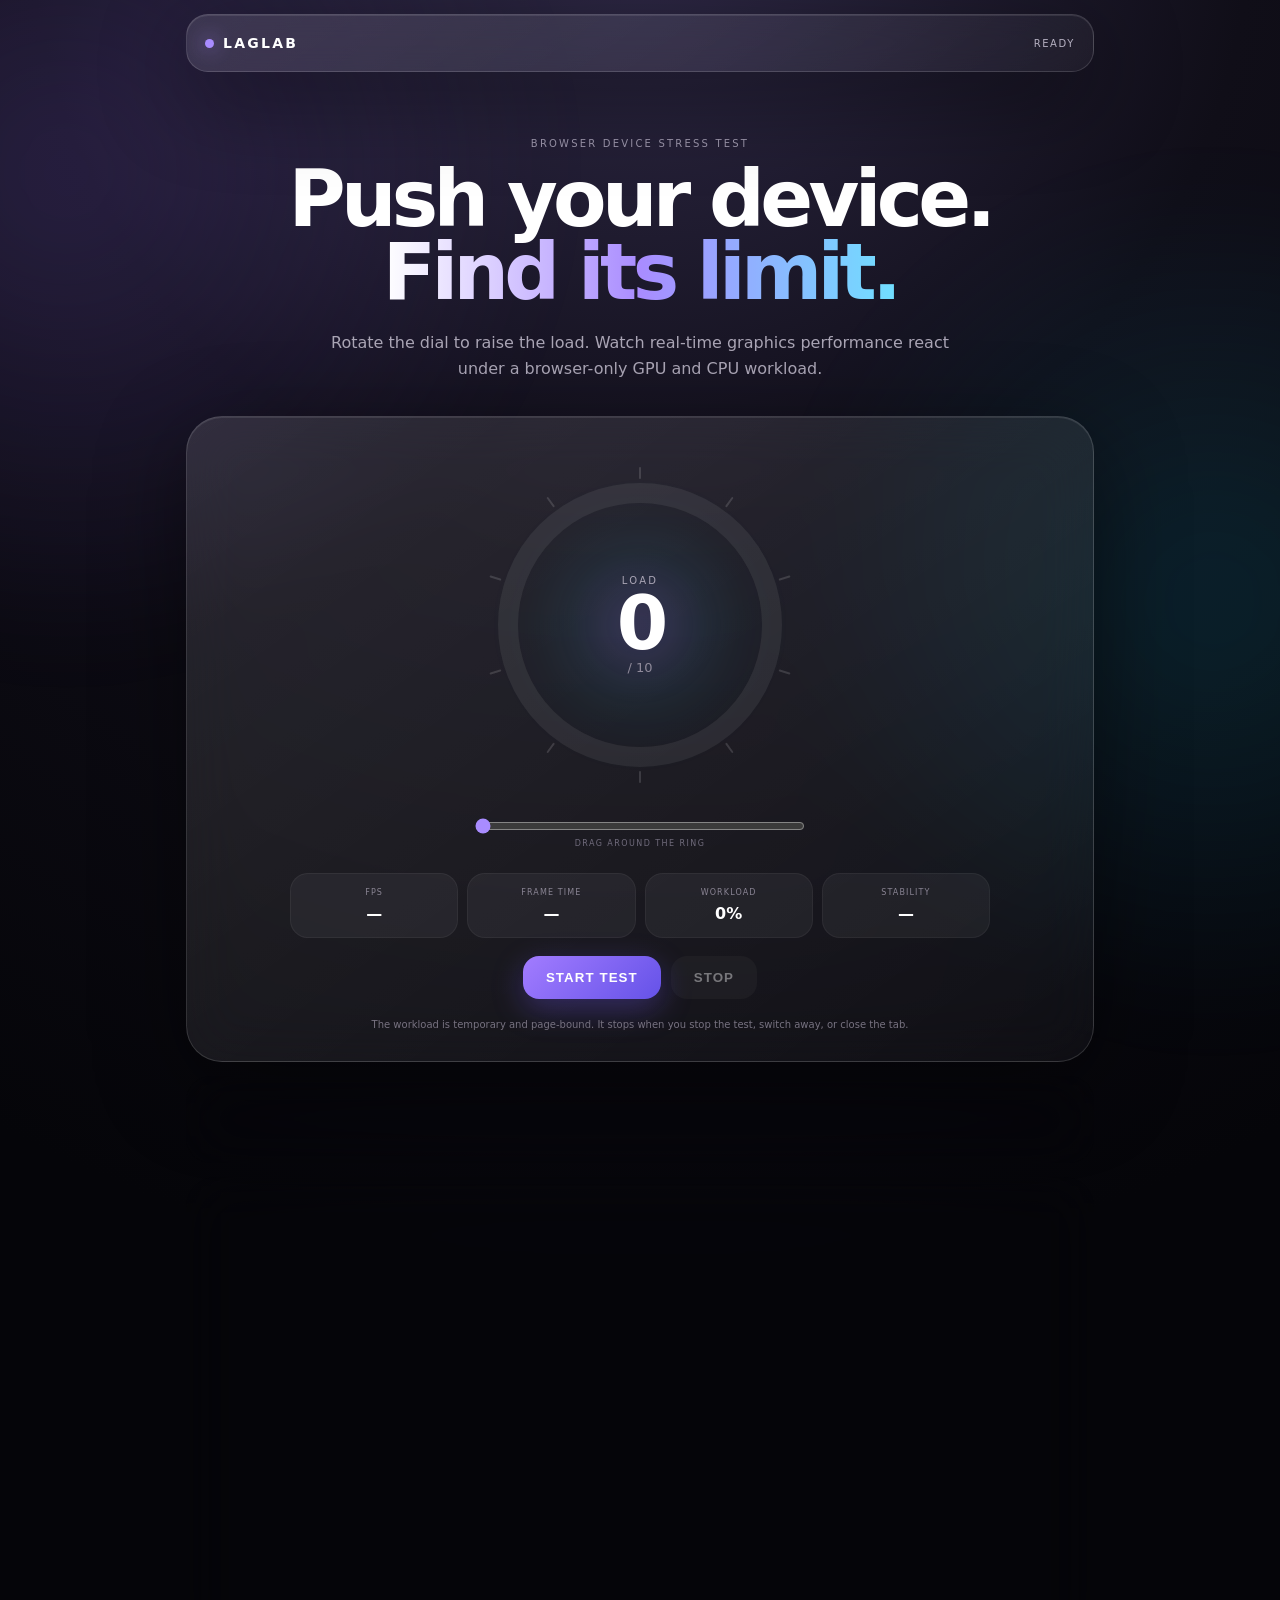
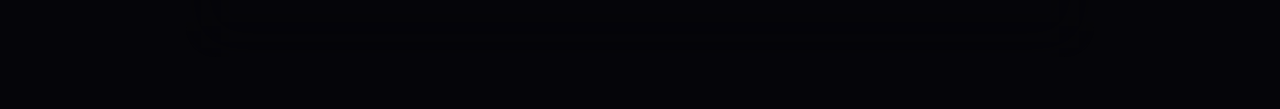
==== index.html @ 3db1aec6 "Integrate WebGL GPU stress canvas into LAGLAB" ====
<!doctype html>
<html lang="en">
<head>
<meta charset="utf-8"><meta name="viewport" content="width=device-width,initial-scale=1,viewport-fit=cover">
<meta name="theme-color" content="#07070b"><meta name="description" content="LAGLAB browser-only device stress and graphics performance test.">
<title>LAGLAB — Device Stress Test</title><link rel="stylesheet" href="style.css">
</head>
<body><main class="app">
<header class="topbar glass"><div class="brand"><span class="brand-dot"></span><span>LAGLAB</span></div><span class="status" id="status">READY</span></header>
<section class="hero"><p class="eyebrow">BROWSER DEVICE STRESS TEST</p><h1>Push your device.<br><span>Find its limit.</span></h1><p class="sub">Rotate the dial to raise the load. Watch real-time graphics performance react under a browser-only GPU and CPU workload.</p></section>
<section class="test-card glass">
<div class="dial-wrap" id="dialWrap"><div class="dial-glow"></div><canvas id="dialCanvas" width="360" height="360"></canvas><div class="dial-center"><span class="level-label">LOAD</span><strong id="level">0</strong><span>/ 10</span></div></div>
<input id="load" type="range" min="0" max="10" value="0" aria-label="Stress level">
<p class="dial-hint">DRAG AROUND THE RING</p>
<div class="metrics"><div><span>FPS</span><b id="fps">—</b></div><div><span>FRAME TIME</span><b id="frameTime">—</b></div><div><span>WORKLOAD</span><b id="workload">0%</b></div><div><span>STABILITY</span><b id="stability">—</b></div></div>
<div class="actions"><button id="start" class="primary">START TEST</button><button id="stop" class="secondary" disabled>STOP</button></div>
<p class="note">The workload is temporary and page-bound. It stops when you stop the test, switch away, or close the tab.</p></section>
<section class="result glass"><div><span>PEAK LEVEL</span><b id="peakLevel">—</b></div><div><span>BEST FPS</span><b id="bestFps">—</b></div><div><span>PERFORMANCE</span><b id="score">—</b></div></section>
<section class="scene glass" id="scene"><canvas id="stressCanvas"></canvas><canvas id="glCanvas"></canvas><div class="scene-overlay"><span id="sceneText">READY FOR TEST</span></div></section>
</main><script src="app.js"></script><script src="webgl.js"></script></body></html>
---- style.css ----
*{box-sizing:border-box}html,body{margin:0;min-height:100%;font-family:Inter,ui-sans-serif,system-ui,-apple-system,BlinkMacSystemFont,"SF Pro Display",sans-serif;background:#050509;color:#fff}body{overflow-x:hidden;background:radial-gradient(circle at 50% -5%,#302a49 0,#100e18 32%,#050509 72%);touch-action:pan-y}body:before{content:"";position:fixed;inset:-20%;pointer-events:none;background:radial-gradient(circle at 18% 28%,rgba(151,113,255,.18),transparent 28%),radial-gradient(circle at 82% 62%,rgba(0,220,255,.11),transparent 26%);filter:blur(44px)}.app{position:relative;max-width:940px;margin:auto;padding:14px 16px 52px}.glass{background:linear-gradient(145deg,rgba(255,255,255,.115),rgba(255,255,255,.035));border:1px solid rgba(255,255,255,.14);box-shadow:0 24px 90px rgba(0,0,0,.44),inset 0 1px rgba(255,255,255,.09);backdrop-filter:blur(28px);-webkit-backdrop-filter:blur(28px)}.topbar{height:58px;border-radius:22px;display:flex;align-items:center;justify-content:space-between;padding:0 18px}.brand{font-weight:850;letter-spacing:.16em;font-size:14px}.brand-dot{display:inline-block;width:9px;height:9px;border-radius:50%;margin-right:9px;background:#a98cff;box-shadow:0 0 20px #a98cff}.status{font-size:10px;letter-spacing:.16em;color:#b5b0c1}.hero{text-align:center;padding:56px 8px 34px}.eyebrow{font-size:10px;letter-spacing:.22em;color:#9e98ad}.hero h1{font-size:clamp(42px,8vw,78px);line-height:.94;margin:14px 0 20px;letter-spacing:-.06em}.hero h1 span{background:linear-gradient(90deg,#fff,#a98cff,#70dfff);-webkit-background-clip:text;background-clip:text;color:transparent}.sub{max-width:630px;margin:auto;color:#aaa5b5;line-height:1.65}.test-card{border-radius:36px;padding:28px;display:flex;flex-direction:column;align-items:center}.dial-wrap{position:relative;width:min(78vw,360px);aspect-ratio:1;touch-action:none;cursor:grab;user-select:none;-webkit-user-select:none}.dial-wrap:active{cursor:grabbing}.dial-glow{position:absolute;inset:15%;border-radius:50%;background:radial-gradient(circle,rgba(154,121,255,.28),rgba(0,220,255,.06) 38%,transparent 70%);filter:blur(24px)}#dialCanvas{position:absolute;inset:0;width:100%;height:100%}.dial-center{position:absolute;inset:0;display:flex;align-items:center;justify-content:center;flex-direction:column;pointer-events:none}.level-label{font-size:10px;letter-spacing:.22em;color:#aaa5b5}.dial-center strong{font-size:74px;line-height:1;font-weight:780;letter-spacing:-.07em}.dial-center span:last-child{font-size:13px;color:#8f8a9a}.dial-hint{margin:3px 0 0;color:#716c7c;font-size:8px;letter-spacing:.18em}#load{width:min(76vw,330px);accent-color:#a98cff;cursor:pointer;margin-top:13px}.metrics{display:grid;grid-template-columns:repeat(4,1fr);width:100%;max-width:700px;gap:9px;margin:25px 0 18px}.metrics div,.result div{padding:14px 8px;border-radius:18px;background:rgba(255,255,255,.052);text-align:center;border:1px solid rgba(255,255,255,.05)}.metrics span,.result span{display:block;color:#898493;font-size:8px;letter-spacing:.14em;margin-bottom:7px}.metrics b,.result b{font-size:16px}.actions{display:flex;gap:10px}.actions button{border:0;border-radius:16px;padding:14px 23px;color:#fff;font-weight:780;letter-spacing:.08em;cursor:pointer}.primary{background:linear-gradient(135deg,#a27cff,#6552e8);box-shadow:0 10px 32px rgba(119,91,255,.32)}.secondary{background:rgba(255,255,255,.08)}button:disabled{opacity:.42;cursor:not-allowed}.note{max-width:660px;text-align:center;color:#777280;font-size:10px;line-height:1.55;margin:18px 0 0}.result{display:grid;grid-template-columns:repeat(3,1fr);gap:9px;border-radius:25px;padding:10px;margin-top:14px}.scene{position:relative;margin-top:14px;height:min(58vw,480px);min-height:260px;border-radius:30px;overflow:hidden}.scene canvas{width:100%;height:100%;display:block}.scene-overlay{position:absolute;inset:0;display:flex;align-items:flex-end;justify-content:center;padding:20px;pointer-events:none}.scene-overlay span{font-size:9px;letter-spacing:.2em;color:rgba(255,255,255,.45)}@media(max-width:600px){.app{padding:10px 11px 34px}.hero{padding:44px 3px 28px}.test-card{padding:19px 12px;border-radius:29px}.metrics{grid-template-columns:repeat(2,1fr);gap:7px}.result{grid-template-columns:1fr 1fr 1fr}.metrics div{padding:12px 5px}.actions button{padding:13px 16px;font-size:10px}.note{font-size:9px}}
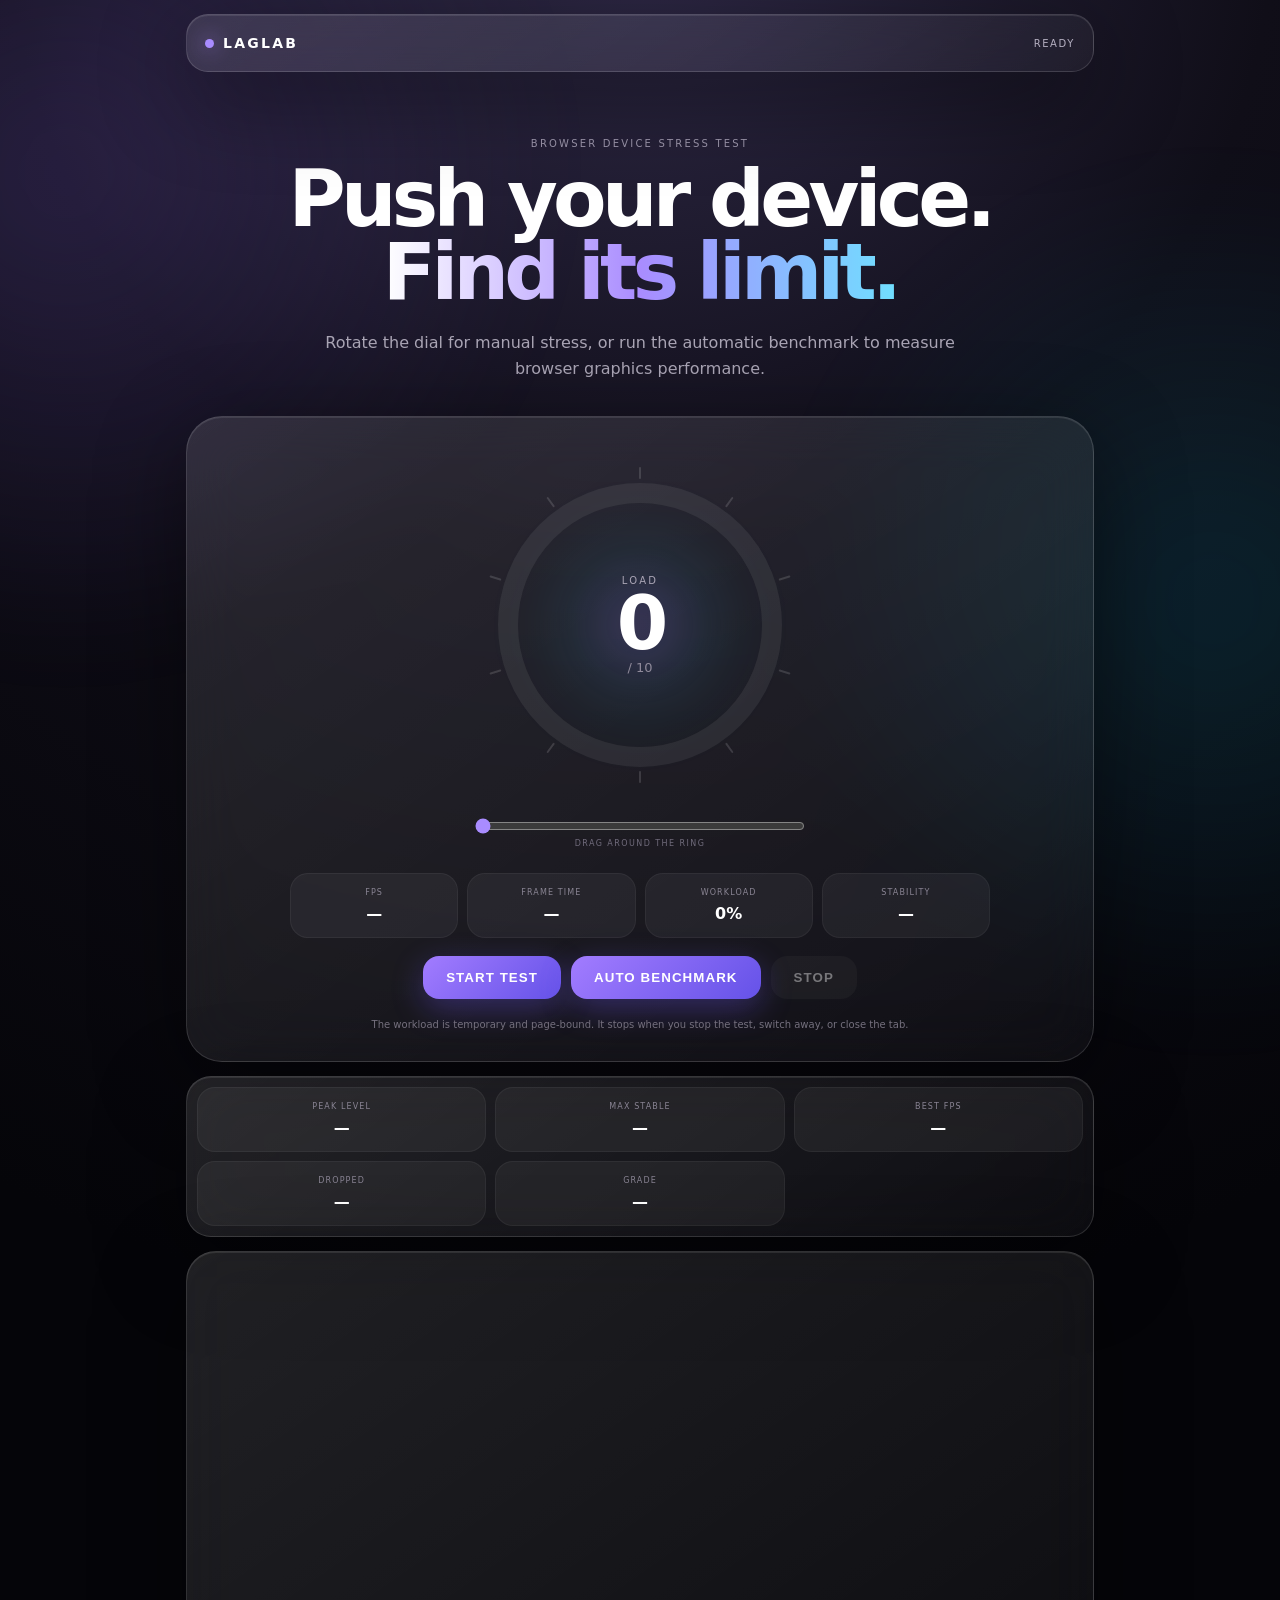
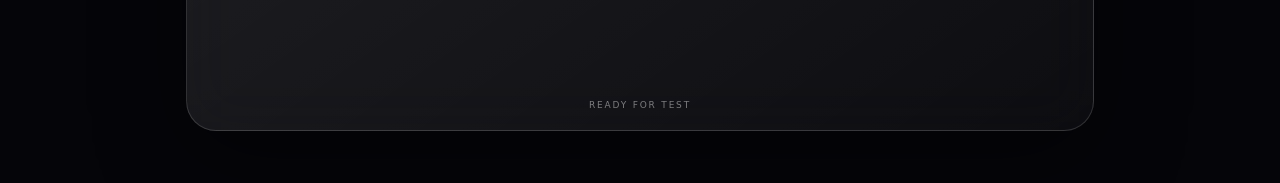
==== commit 7a27dea4: "Add LAGLAB automatic benchmark controls and result metrics" ====
--- a/index.html
+++ b/index.html
@@ -7,14 +7,14 @@
 </head>
 <body><main class="app">
 <header class="topbar glass"><div class="brand"><span class="brand-dot"></span><span>LAGLAB</span></div><span class="status" id="status">READY</span></header>
-<section class="hero"><p class="eyebrow">BROWSER DEVICE STRESS TEST</p><h1>Push your device.<br><span>Find its limit.</span></h1><p class="sub">Rotate the dial to raise the load. Watch real-time graphics performance react under a browser-only GPU and CPU workload.</p></section>
+<section class="hero"><p class="eyebrow">BROWSER DEVICE STRESS TEST</p><h1>Push your device.<br><span>Find its limit.</span></h1><p class="sub">Rotate the dial for manual stress, or run the automatic benchmark to measure browser graphics performance.</p></section>
 <section class="test-card glass">
 <div class="dial-wrap" id="dialWrap"><div class="dial-glow"></div><canvas id="dialCanvas" width="360" height="360"></canvas><div class="dial-center"><span class="level-label">LOAD</span><strong id="level">0</strong><span>/ 10</span></div></div>
 <input id="load" type="range" min="0" max="10" value="0" aria-label="Stress level">
 <p class="dial-hint">DRAG AROUND THE RING</p>
 <div class="metrics"><div><span>FPS</span><b id="fps">—</b></div><div><span>FRAME TIME</span><b id="frameTime">—</b></div><div><span>WORKLOAD</span><b id="workload">0%</b></div><div><span>STABILITY</span><b id="stability">—</b></div></div>
-<div class="actions"><button id="start" class="primary">START TEST</button><button id="stop" class="secondary" disabled>STOP</button></div>
+<div class="actions"><button id="start" class="primary">START TEST</button><button id="benchmark" class="primary">AUTO BENCHMARK</button><button id="stop" class="secondary" disabled>STOP</button></div>
 <p class="note">The workload is temporary and page-bound. It stops when you stop the test, switch away, or close the tab.</p></section>
-<section class="result glass"><div><span>PEAK LEVEL</span><b id="peakLevel">—</b></div><div><span>BEST FPS</span><b id="bestFps">—</b></div><div><span>PERFORMANCE</span><b id="score">—</b></div></section>
+<section class="result glass"><div><span>PEAK LEVEL</span><b id="peakLevel">—</b></div><div><span>MAX STABLE</span><b id="maxStable">—</b></div><div><span>BEST FPS</span><b id="bestFps">—</b></div><div><span>DROPPED</span><b id="dropped">—</b></div><div><span>GRADE</span><b id="score">—</b></div></section>
 <section class="scene glass" id="scene"><canvas id="stressCanvas"></canvas><canvas id="glCanvas"></canvas><div class="scene-overlay"><span id="sceneText">READY FOR TEST</span></div></section>
 </main><script src="app.js"></script><script src="webgl.js"></script></body></html>
--- a/style.css
+++ b/style.css
@@ -1 +1 @@
-*{box-sizing:border-box}html,body{margin:0;min-height:100%;font-family:Inter,ui-sans-serif,system-ui,-apple-system,BlinkMacSystemFont,"SF Pro Display",sans-serif;background:#050509;color:#fff}body{overflow-x:hidden;background:radial-gradient(circle at 50% -5%,#302a49 0,#100e18 32%,#050509 72%);touch-action:pan-y}body:before{content:"";position:fixed;inset:-20%;pointer-events:none;background:radial-gradient(circle at 18% 28%,rgba(151,113,255,.18),transparent 28%),radial-gradient(circle at 82% 62%,rgba(0,220,255,.11),transparent 26%);filter:blur(44px)}.app{position:relative;max-width:940px;margin:auto;padding:14px 16px 52px}.glass{background:linear-gradient(145deg,rgba(255,255,255,.115),rgba(255,255,255,.035));border:1px solid rgba(255,255,255,.14);box-shadow:0 24px 90px rgba(0,0,0,.44),inset 0 1px rgba(255,255,255,.09);backdrop-filter:blur(28px);-webkit-backdrop-filter:blur(28px)}.topbar{height:58px;border-radius:22px;display:flex;align-items:center;justify-content:space-between;padding:0 18px}.brand{font-weight:850;letter-spacing:.16em;font-size:14px}.brand-dot{display:inline-block;width:9px;height:9px;border-radius:50%;margin-right:9px;background:#a98cff;box-shadow:0 0 20px #a98cff}.status{font-size:10px;letter-spacing:.16em;color:#b5b0c1}.hero{text-align:center;padding:56px 8px 34px}.eyebrow{font-size:10px;letter-spacing:.22em;color:#9e98ad}.hero h1{font-size:clamp(42px,8vw,78px);line-height:.94;margin:14px 0 20px;letter-spacing:-.06em}.hero h1 span{background:linear-gradient(90deg,#fff,#a98cff,#70dfff);-webkit-background-clip:text;background-clip:text;color:transparent}.sub{max-width:630px;margin:auto;color:#aaa5b5;line-height:1.65}.test-card{border-radius:36px;padding:28px;display:flex;flex-direction:column;align-items:center}.dial-wrap{position:relative;width:min(78vw,360px);aspect-ratio:1;touch-action:none;cursor:grab;user-select:none;-webkit-user-select:none}.dial-wrap:active{cursor:grabbing}.dial-glow{position:absolute;inset:15%;border-radius:50%;background:radial-gradient(circle,rgba(154,121,255,.28),rgba(0,220,255,.06) 38%,transparent 70%);filter:blur(24px)}#dialCanvas{position:absolute;inset:0;width:100%;height:100%}.dial-center{position:absolute;inset:0;display:flex;align-items:center;justify-content:center;flex-direction:column;pointer-events:none}.level-label{font-size:10px;letter-spacing:.22em;color:#aaa5b5}.dial-center strong{font-size:74px;line-height:1;font-weight:780;letter-spacing:-.07em}.dial-center span:last-child{font-size:13px;color:#8f8a9a}.dial-hint{margin:3px 0 0;color:#716c7c;font-size:8px;letter-spacing:.18em}#load{width:min(76vw,330px);accent-color:#a98cff;cursor:pointer;margin-top:13px}.metrics{display:grid;grid-template-columns:repeat(4,1fr);width:100%;max-width:700px;gap:9px;margin:25px 0 18px}.metrics div,.result div{padding:14px 8px;border-radius:18px;background:rgba(255,255,255,.052);text-align:center;border:1px solid rgba(255,255,255,.05)}.metrics span,.result span{display:block;color:#898493;font-size:8px;letter-spacing:.14em;margin-bottom:7px}.metrics b,.result b{font-size:16px}.actions{display:flex;gap:10px}.actions button{border:0;border-radius:16px;padding:14px 23px;color:#fff;font-weight:780;letter-spacing:.08em;cursor:pointer}.primary{background:linear-gradient(135deg,#a27cff,#6552e8);box-shadow:0 10px 32px rgba(119,91,255,.32)}.secondary{background:rgba(255,255,255,.08)}button:disabled{opacity:.42;cursor:not-allowed}.note{max-width:660px;text-align:center;color:#777280;font-size:10px;line-height:1.55;margin:18px 0 0}.result{display:grid;grid-template-columns:repeat(3,1fr);gap:9px;border-radius:25px;padding:10px;margin-top:14px}.scene{position:relative;margin-top:14px;height:min(58vw,480px);min-height:260px;border-radius:30px;overflow:hidden}.scene canvas{width:100%;height:100%;display:block}.scene-overlay{position:absolute;inset:0;display:flex;align-items:flex-end;justify-content:center;padding:20px;pointer-events:none}.scene-overlay span{font-size:9px;letter-spacing:.2em;color:rgba(255,255,255,.45)}@media(max-width:600px){.app{padding:10px 11px 34px}.hero{padding:44px 3px 28px}.test-card{padding:19px 12px;border-radius:29px}.metrics{grid-template-columns:repeat(2,1fr);gap:7px}.result{grid-template-columns:1fr 1fr 1fr}.metrics div{padding:12px 5px}.actions button{padding:13px 16px;font-size:10px}.note{font-size:9px}}+*{box-sizing:border-box}html,body{margin:0;min-height:100%;font-family:Inter,ui-sans-serif,system-ui,-apple-system,BlinkMacSystemFont,"SF Pro Display",sans-serif;background:#050509;color:#fff}body{overflow-x:hidden;background:radial-gradient(circle at 50% -5%,#302a49 0,#100e18 32%,#050509 72%);touch-action:pan-y}body:before{content:"";position:fixed;inset:-20%;pointer-events:none;background:radial-gradient(circle at 18% 28%,rgba(151,113,255,.18),transparent 28%),radial-gradient(circle at 82% 62%,rgba(0,220,255,.11),transparent 26%);filter:blur(44px)}.app{position:relative;max-width:940px;margin:auto;padding:14px 16px 52px}.glass{background:linear-gradient(145deg,rgba(255,255,255,.115),rgba(255,255,255,.035));border:1px solid rgba(255,255,255,.14);box-shadow:0 24px 90px rgba(0,0,0,.44),inset 0 1px rgba(255,255,255,.09);backdrop-filter:blur(28px);-webkit-backdrop-filter:blur(28px)}.topbar{height:58px;border-radius:22px;display:flex;align-items:center;justify-content:space-between;padding:0 18px}.brand{font-weight:850;letter-spacing:.16em;font-size:14px}.brand-dot{display:inline-block;width:9px;height:9px;border-radius:50%;margin-right:9px;background:#a98cff;box-shadow:0 0 20px #a98cff}.status{font-size:10px;letter-spacing:.16em;color:#b5b0c1}.hero{text-align:center;padding:56px 8px 34px}.eyebrow{font-size:10px;letter-spacing:.22em;color:#9e98ad}.hero h1{font-size:clamp(42px,8vw,78px);line-height:.94;margin:14px 0 20px;letter-spacing:-.06em}.hero h1 span{background:linear-gradient(90deg,#fff,#a98cff,#70dfff);-webkit-background-clip:text;background-clip:text;color:transparent}.sub{max-width:630px;margin:auto;color:#aaa5b5;line-height:1.65}.test-card{border-radius:36px;padding:28px;display:flex;flex-direction:column;align-items:center}.dial-wrap{position:relative;width:min(78vw,360px);aspect-ratio:1;touch-action:none;cursor:grab;user-select:none;-webkit-user-select:none}.dial-wrap:active{cursor:grabbing}.dial-glow{position:absolute;inset:15%;border-radius:50%;background:radial-gradient(circle,rgba(154,121,255,.28),rgba(0,220,255,.06) 38%,transparent 70%);filter:blur(24px)}#dialCanvas{position:absolute;inset:0;width:100%;height:100%}.dial-center{position:absolute;inset:0;display:flex;align-items:center;justify-content:center;flex-direction:column;pointer-events:none}.level-label{font-size:10px;letter-spacing:.22em;color:#aaa5b5}.dial-center strong{font-size:74px;line-height:1;font-weight:780;letter-spacing:-.07em}.dial-center span:last-child{font-size:13px;color:#8f8a9a}.dial-hint{margin:3px 0 0;color:#716c7c;font-size:8px;letter-spacing:.18em}#load{width:min(76vw,330px);accent-color:#a98cff;cursor:pointer;margin-top:13px}.metrics{display:grid;grid-template-columns:repeat(4,1fr);width:100%;max-width:700px;gap:9px;margin:25px 0 18px}.metrics div,.result div{padding:14px 8px;border-radius:18px;background:rgba(255,255,255,.052);text-align:center;border:1px solid rgba(255,255,255,.05)}.metrics span,.result span{display:block;color:#898493;font-size:8px;letter-spacing:.14em;margin-bottom:7px}.metrics b,.result b{font-size:16px}.actions{display:flex;gap:10px}.actions button{border:0;border-radius:16px;padding:14px 23px;color:#fff;font-weight:780;letter-spacing:.08em;cursor:pointer}.primary{background:linear-gradient(135deg,#a27cff,#6552e8);box-shadow:0 10px 32px rgba(119,91,255,.32)}.secondary{background:rgba(255,255,255,.08)}button:disabled{opacity:.42;cursor:not-allowed}.note{max-width:660px;text-align:center;color:#777280;font-size:10px;line-height:1.55;margin:18px 0 0}.result{display:grid;grid-template-columns:repeat(3,1fr);gap:9px;border-radius:25px;padding:10px;margin-top:14px}.scene{position:relative;margin-top:14px;height:min(58vw,480px);min-height:260px;border-radius:30px;overflow:hidden}.scene canvas{width:100%;height:100%;display:block}.scene #glCanvas{position:absolute;inset:0;mix-blend-mode:screen;pointer-events:none}.scene-overlay{position:absolute;inset:0;display:flex;align-items:flex-end;justify-content:center;padding:20px;pointer-events:none}.scene-overlay span{font-size:9px;letter-spacing:.2em;color:rgba(255,255,255,.45)}@media(max-width:600px){.app{padding:10px 11px 34px}.hero{padding:44px 3px 28px}.test-card{padding:19px 12px;border-radius:29px}.metrics{grid-template-columns:repeat(2,1fr);gap:7px}.result{grid-template-columns:1fr 1fr 1fr}.metrics div{padding:12px 5px}.actions button{padding:13px 16px;font-size:10px}.note{font-size:9px}}
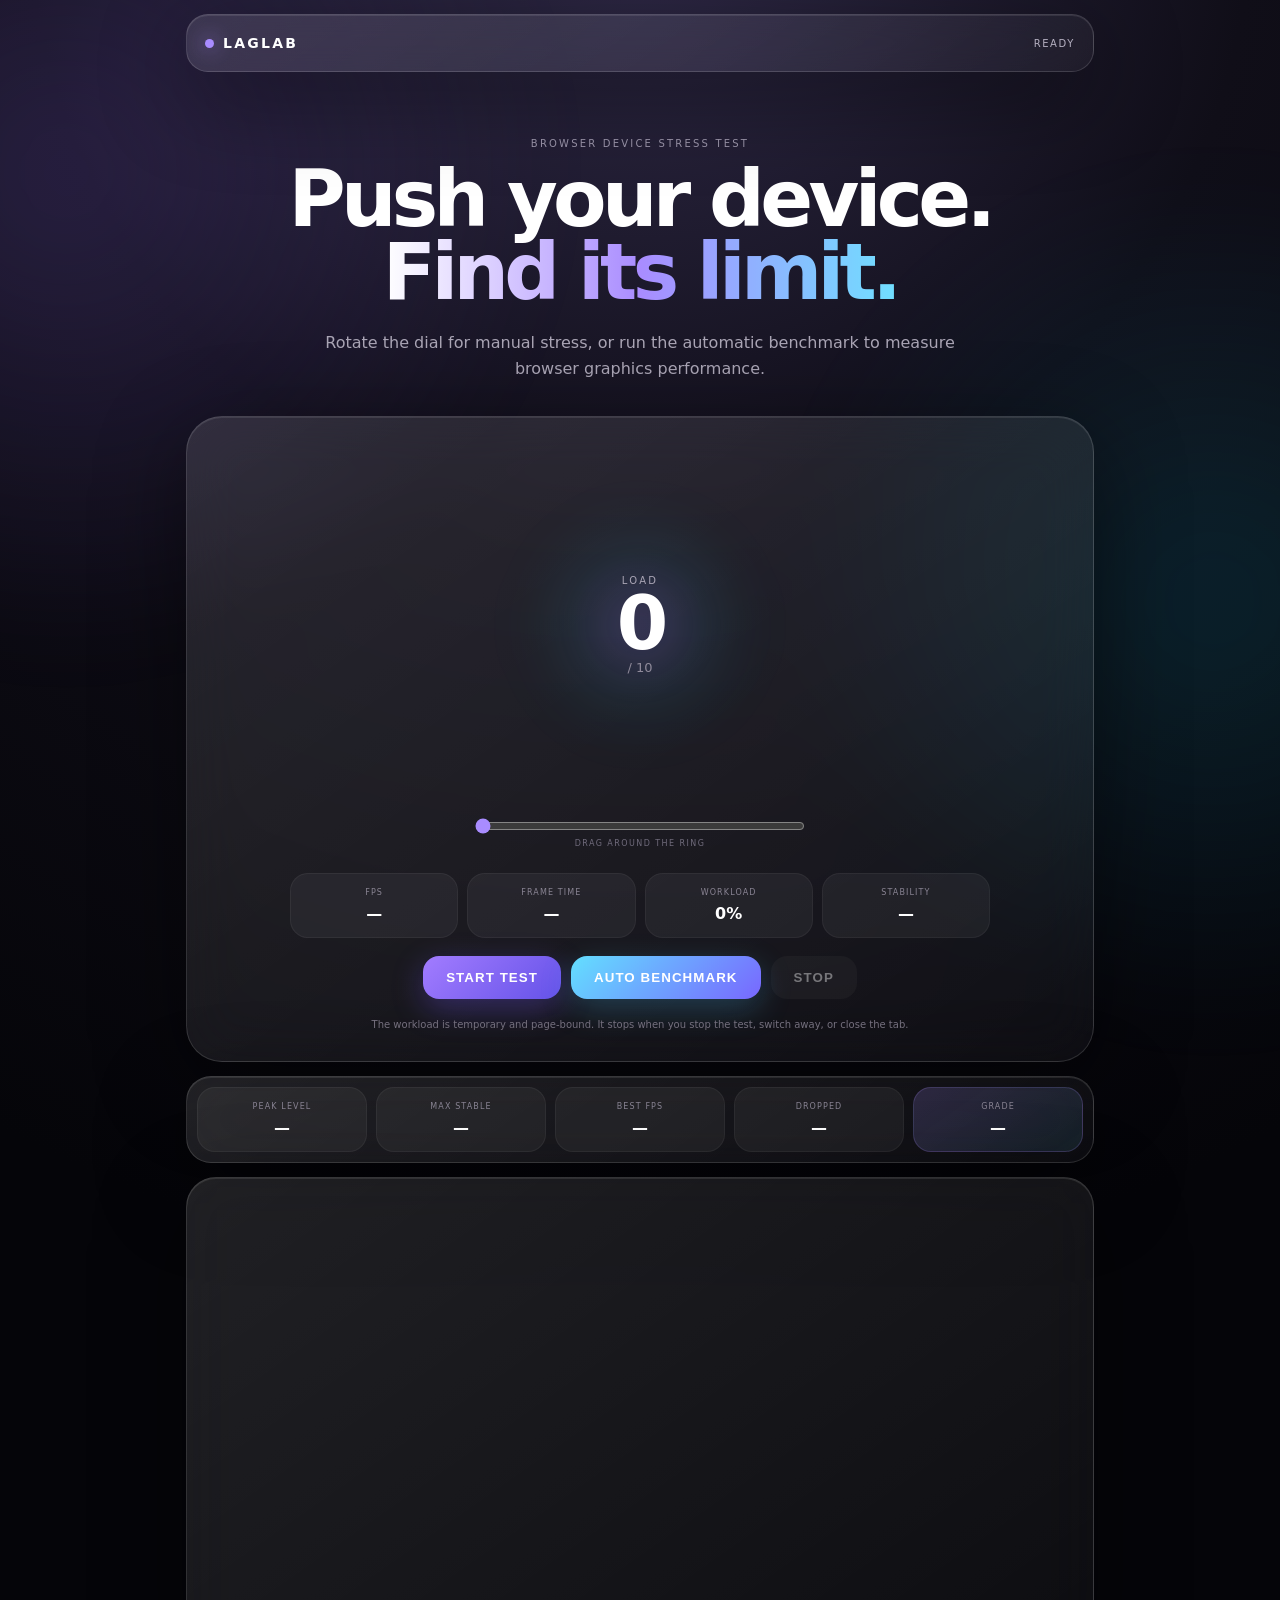
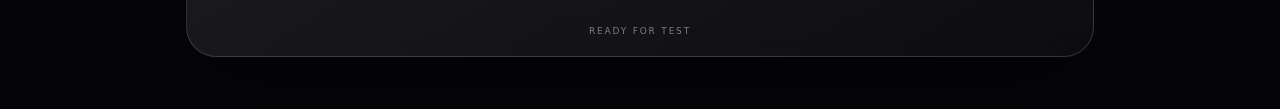
==== commit ab815b6f: "Wire live performance dashboard into LAGLAB" ====
--- a/index.html
+++ b/index.html
@@ -1,20 +1,4 @@
 <!doctype html>
 <html lang="en">
-<head>
-<meta charset="utf-8"><meta name="viewport" content="width=device-width,initial-scale=1,viewport-fit=cover">
-<meta name="theme-color" content="#07070b"><meta name="description" content="LAGLAB browser-only device stress and graphics performance test.">
-<title>LAGLAB — Device Stress Test</title><link rel="stylesheet" href="style.css">
-</head>
-<body><main class="app">
-<header class="topbar glass"><div class="brand"><span class="brand-dot"></span><span>LAGLAB</span></div><span class="status" id="status">READY</span></header>
-<section class="hero"><p class="eyebrow">BROWSER DEVICE STRESS TEST</p><h1>Push your device.<br><span>Find its limit.</span></h1><p class="sub">Rotate the dial for manual stress, or run the automatic benchmark to measure browser graphics performance.</p></section>
-<section class="test-card glass">
-<div class="dial-wrap" id="dialWrap"><div class="dial-glow"></div><canvas id="dialCanvas" width="360" height="360"></canvas><div class="dial-center"><span class="level-label">LOAD</span><strong id="level">0</strong><span>/ 10</span></div></div>
-<input id="load" type="range" min="0" max="10" value="0" aria-label="Stress level">
-<p class="dial-hint">DRAG AROUND THE RING</p>
-<div class="metrics"><div><span>FPS</span><b id="fps">—</b></div><div><span>FRAME TIME</span><b id="frameTime">—</b></div><div><span>WORKLOAD</span><b id="workload">0%</b></div><div><span>STABILITY</span><b id="stability">—</b></div></div>
-<div class="actions"><button id="start" class="primary">START TEST</button><button id="benchmark" class="primary">AUTO BENCHMARK</button><button id="stop" class="secondary" disabled>STOP</button></div>
-<p class="note">The workload is temporary and page-bound. It stops when you stop the test, switch away, or close the tab.</p></section>
-<section class="result glass"><div><span>PEAK LEVEL</span><b id="peakLevel">—</b></div><div><span>MAX STABLE</span><b id="maxStable">—</b></div><div><span>BEST FPS</span><b id="bestFps">—</b></div><div><span>DROPPED</span><b id="dropped">—</b></div><div><span>GRADE</span><b id="score">—</b></div></section>
-<section class="scene glass" id="scene"><canvas id="stressCanvas"></canvas><canvas id="glCanvas"></canvas><div class="scene-overlay"><span id="sceneText">READY FOR TEST</span></div></section>
-</main><script src="app.js"></script><script src="webgl.js"></script></body></html>+<head><meta charset="utf-8"><meta name="viewport" content="width=device-width,initial-scale=1,viewport-fit=cover"><meta name="theme-color" content="#07070b"><meta name="description" content="LAGLAB browser-only device stress and graphics performance test."><title>LAGLAB — Device Stress Test</title><link rel="stylesheet" href="style.css"></head>
+<body><main class="app"><header class="topbar glass"><div class="brand"><span class="brand-dot"></span><span>LAGLAB</span></div><span class="status" id="status">READY</span></header><section class="hero"><p class="eyebrow">BROWSER DEVICE STRESS TEST</p><h1>Push your device.<br><span>Find its limit.</span></h1><p class="sub">Rotate the dial for manual stress, or run the automatic benchmark to measure browser graphics performance.</p></section><section class="test-card glass"><div class="dial-wrap" id="dialWrap"><div class="dial-glow"></div><canvas id="dialCanvas" width="360" height="360"></canvas><div class="dial-center"><span class="level-label">LOAD</span><strong id="level">0</strong><span>/ 10</span></div></div><input id="load" type="range" min="0" max="10" value="0" aria-label="Stress level"><p class="dial-hint">DRAG AROUND THE RING</p><div class="metrics"><div><span>FPS</span><b id="fps">—</b></div><div><span>FRAME TIME</span><b id="frameTime">—</b></div><div><span>WORKLOAD</span><b id="workload">0%</b></div><div><span>STABILITY</span><b id="stability">—</b></div></div><div class="actions"><button id="start" class="primary">START TEST</button><button id="benchmark" class="primary">AUTO BENCHMARK</button><button id="stop" class="secondary" disabled>STOP</button></div><p class="note">The workload is temporary and page-bound. It stops when you stop the test, switch away, or close the tab.</p></section><section class="result glass"><div><span>PEAK LEVEL</span><b id="peakLevel">—</b></div><div><span>MAX STABLE</span><b id="maxStable">—</b></div><div><span>BEST FPS</span><b id="bestFps">—</b></div><div><span>DROPPED</span><b id="dropped">—</b></div><div><span>GRADE</span><b id="score">—</b></div></section><section class="scene glass" id="scene"><canvas id="stressCanvas"></canvas><canvas id="glCanvas"></canvas><div class="scene-overlay"><span id="sceneText">READY FOR TEST</span></div></section></main><script src="dashboard.js"></script><script src="app.js"></script><script src="webgl.js"></script></body></html>
--- a/style.css
+++ b/style.css
@@ -1 +1 @@
-*{box-sizing:border-box}html,body{margin:0;min-height:100%;font-family:Inter,ui-sans-serif,system-ui,-apple-system,BlinkMacSystemFont,"SF Pro Display",sans-serif;background:#050509;color:#fff}body{overflow-x:hidden;background:radial-gradient(circle at 50% -5%,#302a49 0,#100e18 32%,#050509 72%);touch-action:pan-y}body:before{content:"";position:fixed;inset:-20%;pointer-events:none;background:radial-gradient(circle at 18% 28%,rgba(151,113,255,.18),transparent 28%),radial-gradient(circle at 82% 62%,rgba(0,220,255,.11),transparent 26%);filter:blur(44px)}.app{position:relative;max-width:940px;margin:auto;padding:14px 16px 52px}.glass{background:linear-gradient(145deg,rgba(255,255,255,.115),rgba(255,255,255,.035));border:1px solid rgba(255,255,255,.14);box-shadow:0 24px 90px rgba(0,0,0,.44),inset 0 1px rgba(255,255,255,.09);backdrop-filter:blur(28px);-webkit-backdrop-filter:blur(28px)}.topbar{height:58px;border-radius:22px;display:flex;align-items:center;justify-content:space-between;padding:0 18px}.brand{font-weight:850;letter-spacing:.16em;font-size:14px}.brand-dot{display:inline-block;width:9px;height:9px;border-radius:50%;margin-right:9px;background:#a98cff;box-shadow:0 0 20px #a98cff}.status{font-size:10px;letter-spacing:.16em;color:#b5b0c1}.hero{text-align:center;padding:56px 8px 34px}.eyebrow{font-size:10px;letter-spacing:.22em;color:#9e98ad}.hero h1{font-size:clamp(42px,8vw,78px);line-height:.94;margin:14px 0 20px;letter-spacing:-.06em}.hero h1 span{background:linear-gradient(90deg,#fff,#a98cff,#70dfff);-webkit-background-clip:text;background-clip:text;color:transparent}.sub{max-width:630px;margin:auto;color:#aaa5b5;line-height:1.65}.test-card{border-radius:36px;padding:28px;display:flex;flex-direction:column;align-items:center}.dial-wrap{position:relative;width:min(78vw,360px);aspect-ratio:1;touch-action:none;cursor:grab;user-select:none;-webkit-user-select:none}.dial-wrap:active{cursor:grabbing}.dial-glow{position:absolute;inset:15%;border-radius:50%;background:radial-gradient(circle,rgba(154,121,255,.28),rgba(0,220,255,.06) 38%,transparent 70%);filter:blur(24px)}#dialCanvas{position:absolute;inset:0;width:100%;height:100%}.dial-center{position:absolute;inset:0;display:flex;align-items:center;justify-content:center;flex-direction:column;pointer-events:none}.level-label{font-size:10px;letter-spacing:.22em;color:#aaa5b5}.dial-center strong{font-size:74px;line-height:1;font-weight:780;letter-spacing:-.07em}.dial-center span:last-child{font-size:13px;color:#8f8a9a}.dial-hint{margin:3px 0 0;color:#716c7c;font-size:8px;letter-spacing:.18em}#load{width:min(76vw,330px);accent-color:#a98cff;cursor:pointer;margin-top:13px}.metrics{display:grid;grid-template-columns:repeat(4,1fr);width:100%;max-width:700px;gap:9px;margin:25px 0 18px}.metrics div,.result div{padding:14px 8px;border-radius:18px;background:rgba(255,255,255,.052);text-align:center;border:1px solid rgba(255,255,255,.05)}.metrics span,.result span{display:block;color:#898493;font-size:8px;letter-spacing:.14em;margin-bottom:7px}.metrics b,.result b{font-size:16px}.actions{display:flex;gap:10px}.actions button{border:0;border-radius:16px;padding:14px 23px;color:#fff;font-weight:780;letter-spacing:.08em;cursor:pointer}.primary{background:linear-gradient(135deg,#a27cff,#6552e8);box-shadow:0 10px 32px rgba(119,91,255,.32)}.secondary{background:rgba(255,255,255,.08)}button:disabled{opacity:.42;cursor:not-allowed}.note{max-width:660px;text-align:center;color:#777280;font-size:10px;line-height:1.55;margin:18px 0 0}.result{display:grid;grid-template-columns:repeat(3,1fr);gap:9px;border-radius:25px;padding:10px;margin-top:14px}.scene{position:relative;margin-top:14px;height:min(58vw,480px);min-height:260px;border-radius:30px;overflow:hidden}.scene canvas{width:100%;height:100%;display:block}.scene #glCanvas{position:absolute;inset:0;mix-blend-mode:screen;pointer-events:none}.scene-overlay{position:absolute;inset:0;display:flex;align-items:flex-end;justify-content:center;padding:20px;pointer-events:none}.scene-overlay span{font-size:9px;letter-spacing:.2em;color:rgba(255,255,255,.45)}@media(max-width:600px){.app{padding:10px 11px 34px}.hero{padding:44px 3px 28px}.test-card{padding:19px 12px;border-radius:29px}.metrics{grid-template-columns:repeat(2,1fr);gap:7px}.result{grid-template-columns:1fr 1fr 1fr}.metrics div{padding:12px 5px}.actions button{padding:13px 16px;font-size:10px}.note{font-size:9px}}+*{box-sizing:border-box}html,body{margin:0;min-height:100%;font-family:Inter,ui-sans-serif,system-ui,-apple-system,BlinkMacSystemFont,"SF Pro Display",sans-serif;background:#050509;color:#fff}body{overflow-x:hidden;background:radial-gradient(circle at 50% -5%,#302a49 0,#100e18 32%,#050509 72%);touch-action:pan-y}body:before{content:"";position:fixed;inset:-20%;pointer-events:none;background:radial-gradient(circle at 18% 28%,rgba(151,113,255,.18),transparent 28%),radial-gradient(circle at 82% 62%,rgba(0,220,255,.11),transparent 26%);filter:blur(44px)}.app{position:relative;max-width:940px;margin:auto;padding:14px 16px 52px}.glass{background:linear-gradient(145deg,rgba(255,255,255,.115),rgba(255,255,255,.035));border:1px solid rgba(255,255,255,.14);box-shadow:0 24px 90px rgba(0,0,0,.44),inset 0 1px rgba(255,255,255,.09);backdrop-filter:blur(28px);-webkit-backdrop-filter:blur(28px)}.topbar{height:58px;border-radius:22px;display:flex;align-items:center;justify-content:space-between;padding:0 18px}.brand{font-weight:850;letter-spacing:.16em;font-size:14px}.brand-dot{display:inline-block;width:9px;height:9px;border-radius:50%;margin-right:9px;background:#a98cff;box-shadow:0 0 20px #a98cff}.status{font-size:10px;letter-spacing:.16em;color:#b5b0c1}.hero{text-align:center;padding:56px 8px 34px}.eyebrow{font-size:10px;letter-spacing:.22em;color:#9e98ad}.hero h1{font-size:clamp(42px,8vw,78px);line-height:.94;margin:14px 0 20px;letter-spacing:-.06em}.hero h1 span{background:linear-gradient(90deg,#fff,#a98cff,#70dfff);-webkit-background-clip:text;background-clip:text;color:transparent}.sub{max-width:630px;margin:auto;color:#aaa5b5;line-height:1.65}.test-card{border-radius:36px;padding:28px;display:flex;flex-direction:column;align-items:center}.dial-wrap{position:relative;width:min(78vw,360px);aspect-ratio:1;touch-action:none;cursor:grab;user-select:none;-webkit-user-select:none}.dial-wrap:active{cursor:grabbing}.dial-glow{position:absolute;inset:15%;border-radius:50%;background:radial-gradient(circle,rgba(154,121,255,.28),rgba(0,220,255,.06) 38%,transparent 70%);filter:blur(24px)}#dialCanvas{position:absolute;inset:0;width:100%;height:100%}.dial-center{position:absolute;inset:0;display:flex;align-items:center;justify-content:center;flex-direction:column;pointer-events:none}.level-label{font-size:10px;letter-spacing:.22em;color:#aaa5b5}.dial-center strong{font-size:74px;line-height:1;font-weight:780;letter-spacing:-.07em}.dial-center span:last-child{font-size:13px;color:#8f8a9a}.dial-hint{margin:3px 0 0;color:#716c7c;font-size:8px;letter-spacing:.18em}#load{width:min(76vw,330px);accent-color:#a98cff;cursor:pointer;margin-top:13px}.metrics{display:grid;grid-template-columns:repeat(4,1fr);width:100%;max-width:700px;gap:9px;margin:25px 0 18px}.metrics div,.result div{padding:14px 8px;border-radius:18px;background:rgba(255,255,255,.052);text-align:center;border:1px solid rgba(255,255,255,.05)}.metrics span,.result span{display:block;color:#898493;font-size:8px;letter-spacing:.14em;margin-bottom:7px}.metrics b,.result b{font-size:16px}.actions{display:flex;gap:10px;flex-wrap:wrap;justify-content:center}.actions button{border:0;border-radius:16px;padding:14px 23px;color:#fff;font-weight:780;letter-spacing:.08em;cursor:pointer}.primary{background:linear-gradient(135deg,#a27cff,#6552e8);box-shadow:0 10px 32px rgba(119,91,255,.32)}.actions #benchmark{background:linear-gradient(135deg,#63dfff,#7867ff);box-shadow:0 10px 32px rgba(74,196,255,.24)}.secondary{background:rgba(255,255,255,.08)}button:disabled{opacity:.42;cursor:not-allowed}.note{max-width:660px;text-align:center;color:#777280;font-size:10px;line-height:1.55;margin:18px 0 0}.result{display:grid;grid-template-columns:repeat(5,1fr);gap:9px;border-radius:25px;padding:10px;margin-top:14px}.result div{transition:transform .25s ease,background .25s ease}.result div:last-child{background:linear-gradient(145deg,rgba(169,140,255,.18),rgba(92,218,255,.09));border-color:rgba(169,140,255,.2)}.result b{font-variant-numeric:tabular-nums}.scene{position:relative;margin-top:14px;height:min(58vw,480px);min-height:260px;border-radius:30px;overflow:hidden}.scene canvas{width:100%;height:100%;display:block}.scene #glCanvas{position:absolute;inset:0;mix-blend-mode:screen;pointer-events:none}.scene-overlay{position:absolute;inset:0;display:flex;align-items:flex-end;justify-content:center;padding:20px;pointer-events:none}.scene-overlay span{font-size:9px;letter-spacing:.2em;color:rgba(255,255,255,.45)}@media(max-width:700px){.result{grid-template-columns:repeat(3,1fr)}}@media(max-width:600px){.app{padding:10px 11px 34px}.hero{padding:44px 3px 28px}.test-card{padding:19px 12px;border-radius:29px}.metrics{grid-template-columns:repeat(2,1fr);gap:7px}.result{grid-template-columns:1fr 1fr 1fr}.result div{padding:12px 5px}.metrics div{padding:12px 5px}.actions button{padding:13px 16px;font-size:10px}.note{font-size:9px}}
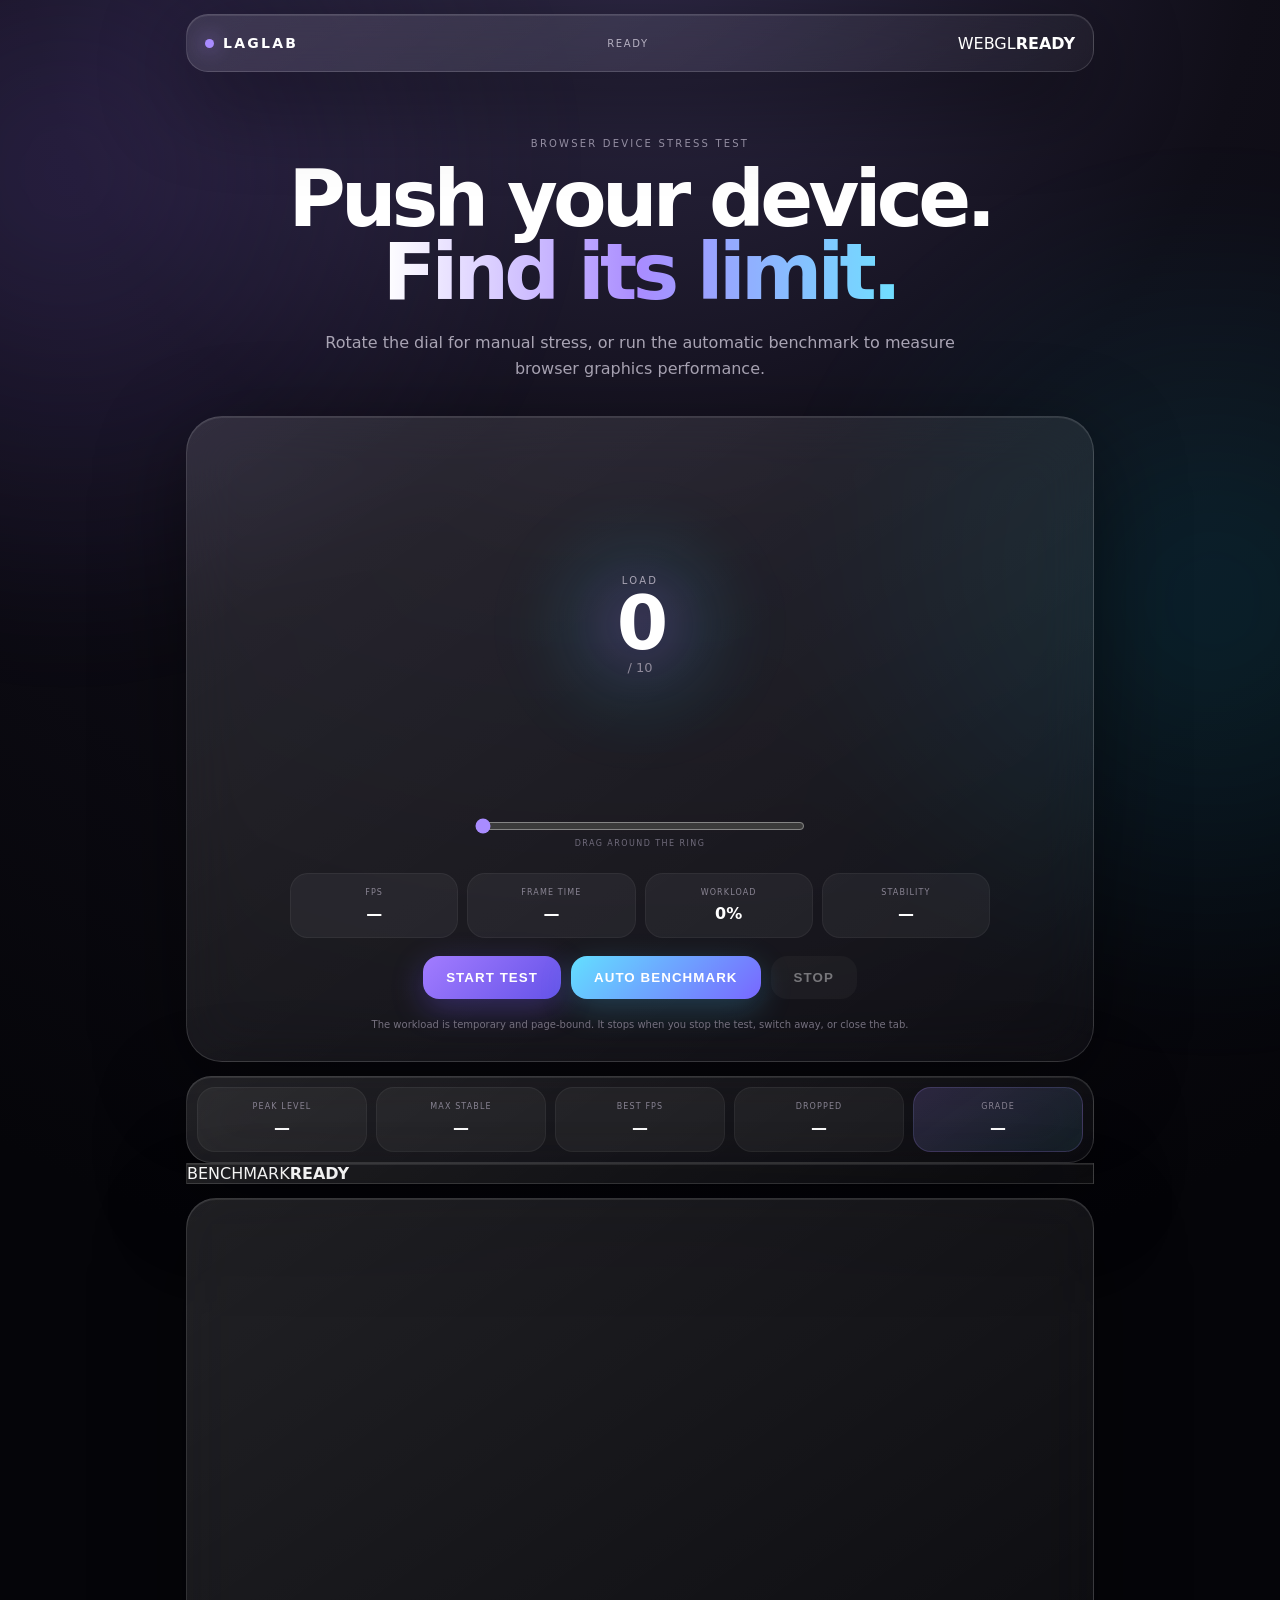
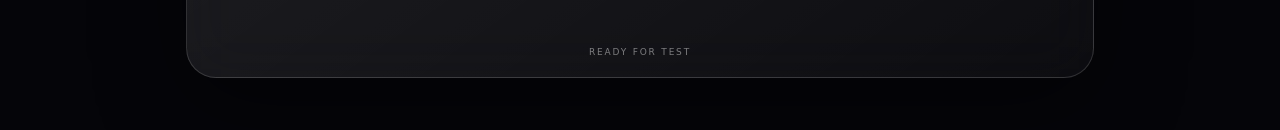
==== commit 397750e5: "Load LAGLAB premium benchmark UI" ====
--- a/index.html
+++ b/index.html
@@ -1,4 +1 @@
-<!doctype html>
-<html lang="en">
-<head><meta charset="utf-8"><meta name="viewport" content="width=device-width,initial-scale=1,viewport-fit=cover"><meta name="theme-color" content="#07070b"><meta name="description" content="LAGLAB browser-only device stress and graphics performance test."><title>LAGLAB — Device Stress Test</title><link rel="stylesheet" href="style.css"></head>
-<body><main class="app"><header class="topbar glass"><div class="brand"><span class="brand-dot"></span><span>LAGLAB</span></div><span class="status" id="status">READY</span></header><section class="hero"><p class="eyebrow">BROWSER DEVICE STRESS TEST</p><h1>Push your device.<br><span>Find its limit.</span></h1><p class="sub">Rotate the dial for manual stress, or run the automatic benchmark to measure browser graphics performance.</p></section><section class="test-card glass"><div class="dial-wrap" id="dialWrap"><div class="dial-glow"></div><canvas id="dialCanvas" width="360" height="360"></canvas><div class="dial-center"><span class="level-label">LOAD</span><strong id="level">0</strong><span>/ 10</span></div></div><input id="load" type="range" min="0" max="10" value="0" aria-label="Stress level"><p class="dial-hint">DRAG AROUND THE RING</p><div class="metrics"><div><span>FPS</span><b id="fps">—</b></div><div><span>FRAME TIME</span><b id="frameTime">—</b></div><div><span>WORKLOAD</span><b id="workload">0%</b></div><div><span>STABILITY</span><b id="stability">—</b></div></div><div class="actions"><button id="start" class="primary">START TEST</button><button id="benchmark" class="primary">AUTO BENCHMARK</button><button id="stop" class="secondary" disabled>STOP</button></div><p class="note">The workload is temporary and page-bound. It stops when you stop the test, switch away, or close the tab.</p></section><section class="result glass"><div><span>PEAK LEVEL</span><b id="peakLevel">—</b></div><div><span>MAX STABLE</span><b id="maxStable">—</b></div><div><span>BEST FPS</span><b id="bestFps">—</b></div><div><span>DROPPED</span><b id="dropped">—</b></div><div><span>GRADE</span><b id="score">—</b></div></section><section class="scene glass" id="scene"><canvas id="stressCanvas"></canvas><canvas id="glCanvas"></canvas><div class="scene-overlay"><span id="sceneText">READY FOR TEST</span></div></section></main><script src="dashboard.js"></script><script src="app.js"></script><script src="webgl.js"></script></body></html>+<!doctype html><html lang="en"><head><meta charset="utf-8"><meta name="viewport" content="width=device-width,initial-scale=1,viewport-fit=cover"><meta name="theme-color" content="#07070b"><meta name="description" content="LAGLAB browser-only device stress and graphics performance test."><title>LAGLAB — Device Stress Test</title><link rel="stylesheet" href="style.css"></head><body><main class="app"><header class="topbar glass"><div class="brand"><span class="brand-dot"></span><span>LAGLAB</span></div><span class="status" id="status">READY</span></header><section class="hero"><p class="eyebrow">BROWSER DEVICE STRESS TEST</p><h1>Push your device.<br><span>Find its limit.</span></h1><p class="sub">Rotate the dial for manual stress, or run the automatic benchmark to measure browser graphics performance.</p></section><section class="test-card glass"><div class="dial-wrap" id="dialWrap"><div class="dial-glow"></div><canvas id="dialCanvas" width="360" height="360"></canvas><div class="dial-center"><span class="level-label">LOAD</span><strong id="level">0</strong><span>/ 10</span></div></div><input id="load" type="range" min="0" max="10" value="0" aria-label="Stress level"><p class="dial-hint">DRAG AROUND THE RING</p><div class="metrics"><div><span>FPS</span><b id="fps">—</b></div><div><span>FRAME TIME</span><b id="frameTime">—</b></div><div><span>WORKLOAD</span><b id="workload">0%</b></div><div><span>STABILITY</span><b id="stability">—</b></div></div><div class="actions"><button id="start" class="primary">START TEST</button><button id="benchmark" class="primary">AUTO BENCHMARK</button><button id="stop" class="secondary" disabled>STOP</button></div><p class="note">The workload is temporary and page-bound. It stops when you stop the test, switch away, or close the tab.</p></section><section class="result glass"><div><span>PEAK LEVEL</span><b id="peakLevel">—</b></div><div><span>MAX STABLE</span><b id="maxStable">—</b></div><div><span>BEST FPS</span><b id="bestFps">—</b></div><div><span>DROPPED</span><b id="dropped">—</b></div><div><span>GRADE</span><b id="score">—</b></div></section><section class="scene glass" id="scene"><canvas id="stressCanvas"></canvas><canvas id="glCanvas"></canvas><div class="scene-overlay"><span id="sceneText">READY FOR TEST</span></div></section></main><script src="ui.js"></script><script src="dashboard.js"></script><script src="app.js"></script><script src="webgl.js"></script></body></html>
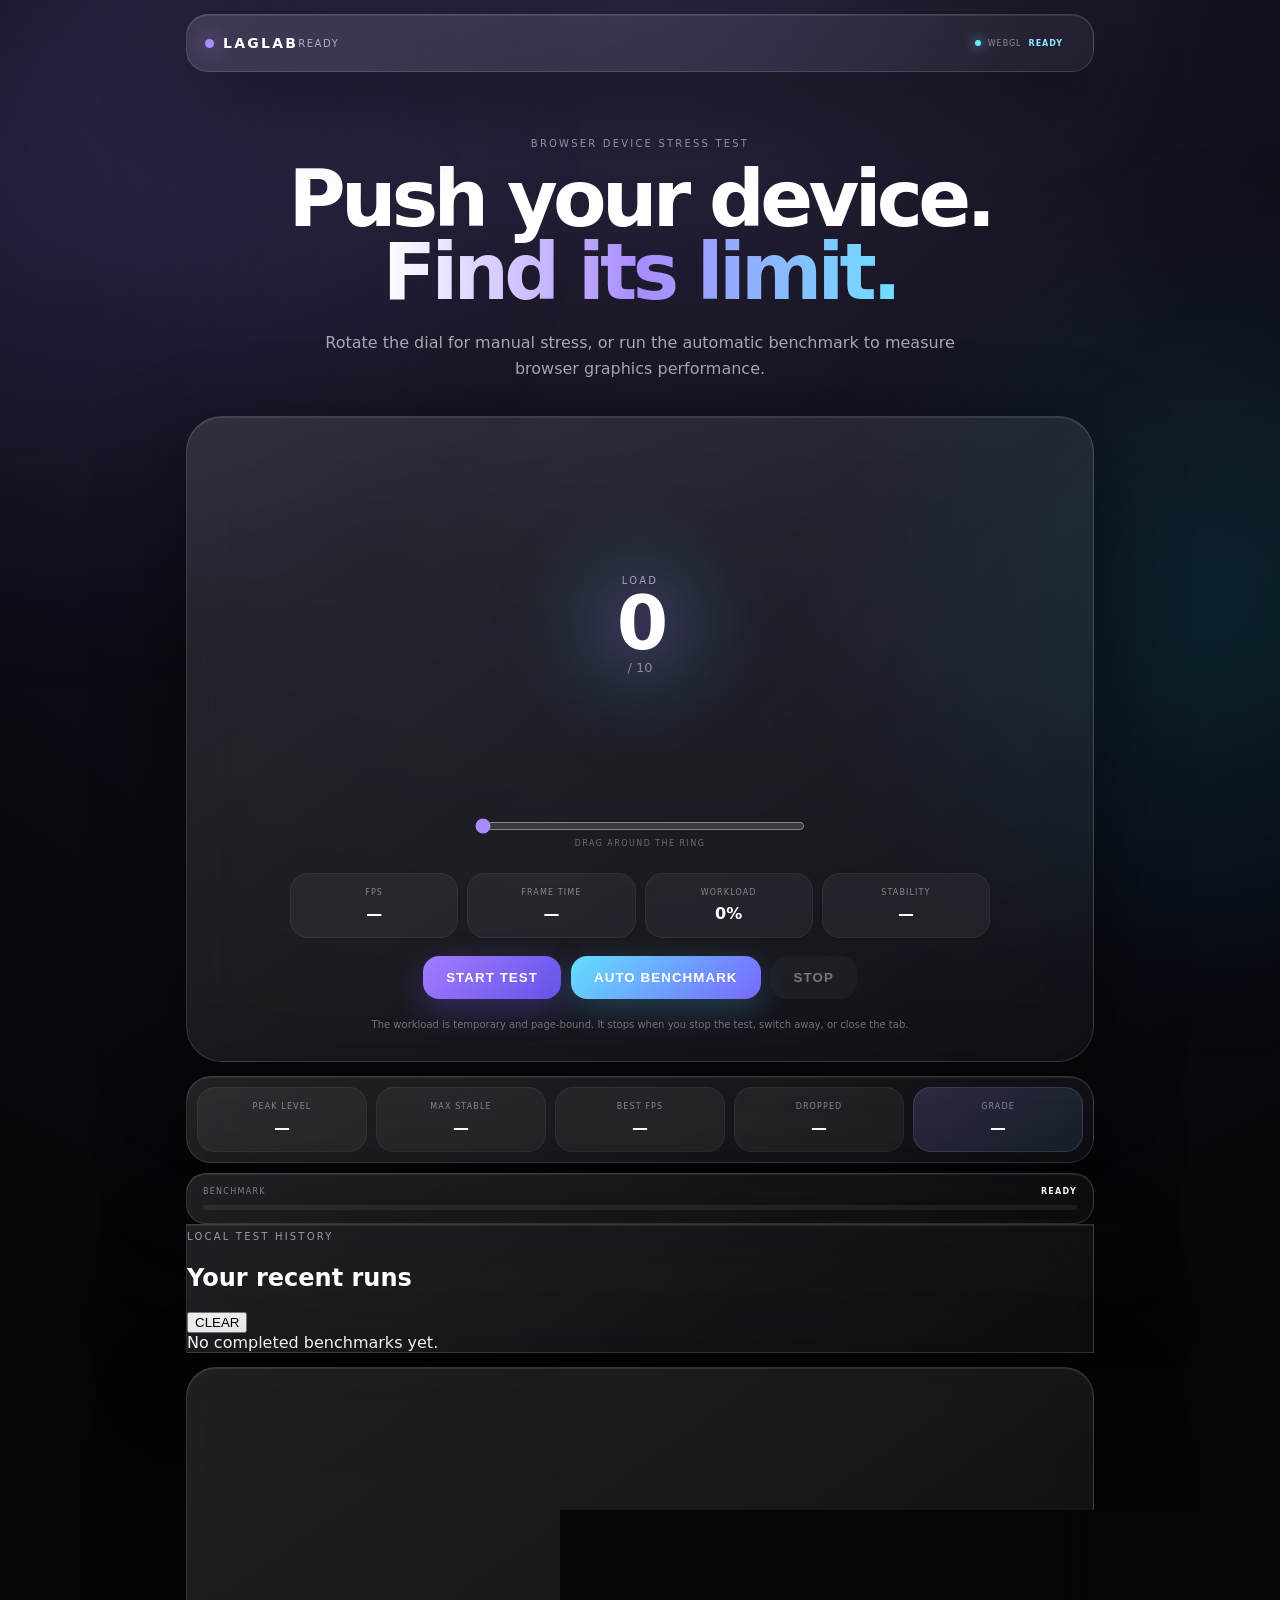
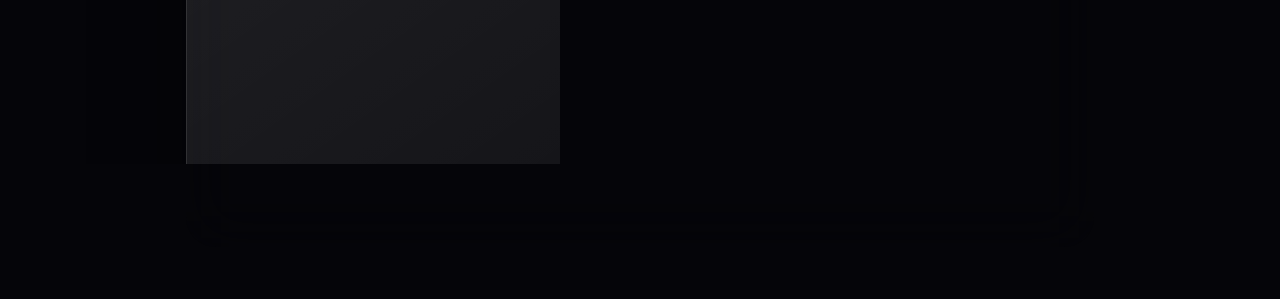
==== commit 2ac5341a: "Enable LAGLAB local benchmark history" ====
--- a/index.html
+++ b/index.html
@@ -1 +1 @@
-<!doctype html><html lang="en"><head><meta charset="utf-8"><meta name="viewport" content="width=device-width,initial-scale=1,viewport-fit=cover"><meta name="theme-color" content="#07070b"><meta name="description" content="LAGLAB browser-only device stress and graphics performance test."><title>LAGLAB — Device Stress Test</title><link rel="stylesheet" href="style.css"></head><body><main class="app"><header class="topbar glass"><div class="brand"><span class="brand-dot"></span><span>LAGLAB</span></div><span class="status" id="status">READY</span></header><section class="hero"><p class="eyebrow">BROWSER DEVICE STRESS TEST</p><h1>Push your device.<br><span>Find its limit.</span></h1><p class="sub">Rotate the dial for manual stress, or run the automatic benchmark to measure browser graphics performance.</p></section><section class="test-card glass"><div class="dial-wrap" id="dialWrap"><div class="dial-glow"></div><canvas id="dialCanvas" width="360" height="360"></canvas><div class="dial-center"><span class="level-label">LOAD</span><strong id="level">0</strong><span>/ 10</span></div></div><input id="load" type="range" min="0" max="10" value="0" aria-label="Stress level"><p class="dial-hint">DRAG AROUND THE RING</p><div class="metrics"><div><span>FPS</span><b id="fps">—</b></div><div><span>FRAME TIME</span><b id="frameTime">—</b></div><div><span>WORKLOAD</span><b id="workload">0%</b></div><div><span>STABILITY</span><b id="stability">—</b></div></div><div class="actions"><button id="start" class="primary">START TEST</button><button id="benchmark" class="primary">AUTO BENCHMARK</button><button id="stop" class="secondary" disabled>STOP</button></div><p class="note">The workload is temporary and page-bound. It stops when you stop the test, switch away, or close the tab.</p></section><section class="result glass"><div><span>PEAK LEVEL</span><b id="peakLevel">—</b></div><div><span>MAX STABLE</span><b id="maxStable">—</b></div><div><span>BEST FPS</span><b id="bestFps">—</b></div><div><span>DROPPED</span><b id="dropped">—</b></div><div><span>GRADE</span><b id="score">—</b></div></section><section class="scene glass" id="scene"><canvas id="stressCanvas"></canvas><canvas id="glCanvas"></canvas><div class="scene-overlay"><span id="sceneText">READY FOR TEST</span></div></section></main><script src="ui.js"></script><script src="dashboard.js"></script><script src="app.js"></script><script src="webgl.js"></script></body></html>+<!doctype html><html lang="en"><head><meta charset="utf-8"><meta name="viewport" content="width=device-width,initial-scale=1,viewport-fit=cover"><meta name="theme-color" content="#07070b"><meta name="description" content="LAGLAB browser-only device stress and graphics performance test."><title>LAGLAB — Device Stress Test</title><link rel="stylesheet" href="style.css"></head><body><main class="app"><header class="topbar glass"><div class="brand"><span class="brand-dot"></span><span>LAGLAB</span></div><span class="status" id="status">READY</span></header><section class="hero"><p class="eyebrow">BROWSER DEVICE STRESS TEST</p><h1>Push your device.<br><span>Find its limit.</span></h1><p class="sub">Rotate the dial for manual stress, or run the automatic benchmark to measure browser graphics performance.</p></section><section class="test-card glass"><div class="dial-wrap" id="dialWrap"><div class="dial-glow"></div><canvas id="dialCanvas" width="360" height="360"></canvas><div class="dial-center"><span class="level-label">LOAD</span><strong id="level">0</strong><span>/ 10</span></div></div><input id="load" type="range" min="0" max="10" value="0" aria-label="Stress level"><p class="dial-hint">DRAG AROUND THE RING</p><div class="metrics"><div><span>FPS</span><b id="fps">—</b></div><div><span>FRAME TIME</span><b id="frameTime">—</b></div><div><span>WORKLOAD</span><b id="workload">0%</b></div><div><span>STABILITY</span><b id="stability">—</b></div></div><div class="actions"><button id="start" class="primary">START TEST</button><button id="benchmark" class="primary">AUTO BENCHMARK</button><button id="stop" class="secondary" disabled>STOP</button></div><p class="note">The workload is temporary and page-bound. It stops when you stop the test, switch away, or close the tab.</p></section><section class="result glass"><div><span>PEAK LEVEL</span><b id="peakLevel">—</b></div><div><span>MAX STABLE</span><b id="maxStable">—</b></div><div><span>BEST FPS</span><b id="bestFps">—</b></div><div><span>DROPPED</span><b id="dropped">—</b></div><div><span>GRADE</span><b id="score">—</b></div></section><section class="scene glass" id="scene"><canvas id="stressCanvas"></canvas><canvas id="glCanvas"></canvas><div class="scene-overlay"><span id="sceneText">READY FOR TEST</span></div></section></main><script src="ui.js"></script><script src="dashboard.js"></script><script src="app.js"></script><script src="webgl.js"></script><script src="history.js"></script></body></html>
--- a/style.css
+++ b/style.css
@@ -1 +1 @@
-*{box-sizing:border-box}html,body{margin:0;min-height:100%;font-family:Inter,ui-sans-serif,system-ui,-apple-system,BlinkMacSystemFont,"SF Pro Display",sans-serif;background:#050509;color:#fff}body{overflow-x:hidden;background:radial-gradient(circle at 50% -5%,#302a49 0,#100e18 32%,#050509 72%);touch-action:pan-y}body:before{content:"";position:fixed;inset:-20%;pointer-events:none;background:radial-gradient(circle at 18% 28%,rgba(151,113,255,.18),transparent 28%),radial-gradient(circle at 82% 62%,rgba(0,220,255,.11),transparent 26%);filter:blur(44px)}.app{position:relative;max-width:940px;margin:auto;padding:14px 16px 52px}.glass{background:linear-gradient(145deg,rgba(255,255,255,.115),rgba(255,255,255,.035));border:1px solid rgba(255,255,255,.14);box-shadow:0 24px 90px rgba(0,0,0,.44),inset 0 1px rgba(255,255,255,.09);backdrop-filter:blur(28px);-webkit-backdrop-filter:blur(28px)}.topbar{height:58px;border-radius:22px;display:flex;align-items:center;justify-content:space-between;padding:0 18px}.brand{font-weight:850;letter-spacing:.16em;font-size:14px}.brand-dot{display:inline-block;width:9px;height:9px;border-radius:50%;margin-right:9px;background:#a98cff;box-shadow:0 0 20px #a98cff}.status{font-size:10px;letter-spacing:.16em;color:#b5b0c1}.hero{text-align:center;padding:56px 8px 34px}.eyebrow{font-size:10px;letter-spacing:.22em;color:#9e98ad}.hero h1{font-size:clamp(42px,8vw,78px);line-height:.94;margin:14px 0 20px;letter-spacing:-.06em}.hero h1 span{background:linear-gradient(90deg,#fff,#a98cff,#70dfff);-webkit-background-clip:text;background-clip:text;color:transparent}.sub{max-width:630px;margin:auto;color:#aaa5b5;line-height:1.65}.test-card{border-radius:36px;padding:28px;display:flex;flex-direction:column;align-items:center}.dial-wrap{position:relative;width:min(78vw,360px);aspect-ratio:1;touch-action:none;cursor:grab;user-select:none;-webkit-user-select:none}.dial-wrap:active{cursor:grabbing}.dial-glow{position:absolute;inset:15%;border-radius:50%;background:radial-gradient(circle,rgba(154,121,255,.28),rgba(0,220,255,.06) 38%,transparent 70%);filter:blur(24px)}#dialCanvas{position:absolute;inset:0;width:100%;height:100%}.dial-center{position:absolute;inset:0;display:flex;align-items:center;justify-content:center;flex-direction:column;pointer-events:none}.level-label{font-size:10px;letter-spacing:.22em;color:#aaa5b5}.dial-center strong{font-size:74px;line-height:1;font-weight:780;letter-spacing:-.07em}.dial-center span:last-child{font-size:13px;color:#8f8a9a}.dial-hint{margin:3px 0 0;color:#716c7c;font-size:8px;letter-spacing:.18em}#load{width:min(76vw,330px);accent-color:#a98cff;cursor:pointer;margin-top:13px}.metrics{display:grid;grid-template-columns:repeat(4,1fr);width:100%;max-width:700px;gap:9px;margin:25px 0 18px}.metrics div,.result div{padding:14px 8px;border-radius:18px;background:rgba(255,255,255,.052);text-align:center;border:1px solid rgba(255,255,255,.05)}.metrics span,.result span{display:block;color:#898493;font-size:8px;letter-spacing:.14em;margin-bottom:7px}.metrics b,.result b{font-size:16px}.actions{display:flex;gap:10px;flex-wrap:wrap;justify-content:center}.actions button{border:0;border-radius:16px;padding:14px 23px;color:#fff;font-weight:780;letter-spacing:.08em;cursor:pointer}.primary{background:linear-gradient(135deg,#a27cff,#6552e8);box-shadow:0 10px 32px rgba(119,91,255,.32)}.actions #benchmark{background:linear-gradient(135deg,#63dfff,#7867ff);box-shadow:0 10px 32px rgba(74,196,255,.24)}.secondary{background:rgba(255,255,255,.08)}button:disabled{opacity:.42;cursor:not-allowed}.note{max-width:660px;text-align:center;color:#777280;font-size:10px;line-height:1.55;margin:18px 0 0}.result{display:grid;grid-template-columns:repeat(5,1fr);gap:9px;border-radius:25px;padding:10px;margin-top:14px}.result div{transition:transform .25s ease,background .25s ease}.result div:last-child{background:linear-gradient(145deg,rgba(169,140,255,.18),rgba(92,218,255,.09));border-color:rgba(169,140,255,.2)}.result b{font-variant-numeric:tabular-nums}.scene{position:relative;margin-top:14px;height:min(58vw,480px);min-height:260px;border-radius:30px;overflow:hidden}.scene canvas{width:100%;height:100%;display:block}.scene #glCanvas{position:absolute;inset:0;mix-blend-mode:screen;pointer-events:none}.scene-overlay{position:absolute;inset:0;display:flex;align-items:flex-end;justify-content:center;padding:20px;pointer-events:none}.scene-overlay span{font-size:9px;letter-spacing:.2em;color:rgba(255,255,255,.45)}@media(max-width:700px){.result{grid-template-columns:repeat(3,1fr)}}@media(max-width:600px){.app{padding:10px 11px 34px}.hero{padding:44px 3px 28px}.test-card{padding:19px 12px;border-radius:29px}.metrics{grid-template-columns:repeat(2,1fr);gap:7px}.result{grid-template-columns:1fr 1fr 1fr}.result div{padding:12px 5px}.metrics div{padding:12px 5px}.actions button{padding:13px 16px;font-size:10px}.note{font-size:9px}}+*{box-sizing:border-box}html,body{margin:0;min-height:100%;font-family:Inter,ui-sans-serif,system-ui,-apple-system,BlinkMacSystemFont,"SF Pro Display",sans-serif;background:#050509;color:#fff}body{overflow-x:hidden;background:radial-gradient(circle at 50% -5%,#302a49 0,#100e18 32%,#050509 72%);touch-action:pan-y}body:before{content:"";position:fixed;inset:-20%;pointer-events:none;background:radial-gradient(circle at 18% 28%,rgba(151,113,255,.18),transparent 28%),radial-gradient(circle at 82% 62%,rgba(0,220,255,.11),transparent 26%);filter:blur(44px)}.app{position:relative;max-width:940px;margin:auto;padding:14px 16px 52px}.glass{background:linear-gradient(145deg,rgba(255,255,255,.115),rgba(255,255,255,.035));border:1px solid rgba(255,255,255,.14);box-shadow:0 24px 90px rgba(0,0,0,.44),inset 0 1px rgba(255,255,255,.09);backdrop-filter:blur(28px);-webkit-backdrop-filter:blur(28px)}.topbar{height:58px;border-radius:22px;display:flex;align-items:center;justify-content:space-between;padding:0 18px}.brand{font-weight:850;letter-spacing:.16em;font-size:14px}.brand-dot{display:inline-block;width:9px;height:9px;border-radius:50%;margin-right:9px;background:#a98cff;box-shadow:0 0 20px #a98cff}.status{font-size:10px;letter-spacing:.16em;color:#b5b0c1}.support-pill{display:flex;align-items:center;gap:7px;margin-left:auto;margin-right:12px;font-size:8px;letter-spacing:.12em;color:#8f899b}.support-pill b{color:#8ee9ff}.support-dot{width:6px;height:6px;border-radius:50%;background:#70e8ff;box-shadow:0 0 12px #70e8ff}.support-pill.bad .support-dot{background:#ff6688;box-shadow:0 0 12px #ff6688}.support-pill.bad b{color:#ff8da5}.hero{text-align:center;padding:56px 8px 34px}.eyebrow{font-size:10px;letter-spacing:.22em;color:#9e98ad}.hero h1{font-size:clamp(42px,8vw,78px);line-height:.94;margin:14px 0 20px;letter-spacing:-.06em}.hero h1 span{background:linear-gradient(90deg,#fff,#a98cff,#70dfff);-webkit-background-clip:text;background-clip:text;color:transparent}.sub{max-width:630px;margin:auto;color:#aaa5b5;line-height:1.65}.test-card{border-radius:36px;padding:28px;display:flex;flex-direction:column;align-items:center}.dial-wrap{position:relative;width:min(78vw,360px);aspect-ratio:1;touch-action:none;cursor:grab;user-select:none;-webkit-user-select:none}.dial-wrap:active{cursor:grabbing}.dial-glow{position:absolute;inset:15%;border-radius:50%;background:radial-gradient(circle,rgba(154,121,255,.28),rgba(0,220,255,.06) 38%,transparent 70%);filter:blur(24px)}#dialCanvas{position:absolute;inset:0;width:100%;height:100%}.dial-center{position:absolute;inset:0;display:flex;align-items:center;justify-content:center;flex-direction:column;pointer-events:none}.level-label{font-size:10px;letter-spacing:.22em;color:#aaa5b5}.dial-center strong{font-size:74px;line-height:1;font-weight:780;letter-spacing:-.07em}.dial-center span:last-child{font-size:13px;color:#8f8a9a}.dial-hint{margin:3px 0 0;color:#716c7c;font-size:8px;letter-spacing:.18em}#load{width:min(76vw,330px);accent-color:#a98cff;cursor:pointer;margin-top:13px}.metrics{display:grid;grid-template-columns:repeat(4,1fr);width:100%;max-width:700px;gap:9px;margin:25px 0 18px}.metrics div,.result div{padding:14px 8px;border-radius:18px;background:rgba(255,255,255,.052);text-align:center;border:1px solid rgba(255,255,255,.05)}.metrics span,.result span{display:block;color:#898493;font-size:8px;letter-spacing:.14em;margin-bottom:7px}.metrics b,.result b{font-size:16px}.actions{display:flex;gap:10px;flex-wrap:wrap;justify-content:center}.actions button{border:0;border-radius:16px;padding:14px 23px;color:#fff;font-weight:780;letter-spacing:.08em;cursor:pointer}.primary{background:linear-gradient(135deg,#a27cff,#6552e8);box-shadow:0 10px 32px rgba(119,91,255,.32)}.actions #benchmark{background:linear-gradient(135deg,#63dfff,#7867ff);box-shadow:0 10px 32px rgba(74,196,255,.24)}.secondary{background:rgba(255,255,255,.08)}button:disabled{opacity:.42;cursor:not-allowed}.note{max-width:660px;text-align:center;color:#777280;font-size:10px;line-height:1.55;margin:18px 0 0}.result{display:grid;grid-template-columns:repeat(5,1fr);gap:9px;border-radius:25px;padding:10px;margin-top:14px}.result div{transition:transform .25s ease,background .25s ease}.result div:last-child{background:linear-gradient(145deg,rgba(169,140,255,.18),rgba(92,218,255,.09));border-color:rgba(169,140,255,.2)}.result b{font-variant-numeric:tabular-nums}.benchmark-progress{margin-top:10px;border-radius:20px;padding:13px 16px}.progress-head{display:flex;justify-content:space-between;color:#898493;font-size:8px;letter-spacing:.16em}.progress-head b{color:#fff}.progress-track{height:5px;margin-top:9px;background:rgba(255,255,255,.07);border-radius:99px;overflow:hidden}.progress-track i{display:block;width:0;height:100%;border-radius:99px;background:linear-gradient(90deg,#a98cff,#70dfff);box-shadow:0 0 16px rgba(112,223,255,.45);transition:width .2s ease}.scene{position:relative;margin-top:14px;height:min(58vw,480px);min-height:260px;border-radius:30px;overflow:hidden}.scene canvas{width:100%;height:100%;display:block}.scene #glCanvas{position:absolute;inset:0;mix-blend-mode:screen;pointer-events:none}.scene .live-dashboard{position:absolute;inset:0;z-index:3;pointer-events:none}.scene-overlay{position:absolute;inset:0;z-index:4;display:flex;align-items:flex-end;justify-content:center;padding:20px;pointer-events:none}.scene-overlay span{font-size:9px;letter-spacing:.2em;color:rgba(255,255,255,.45)}@media(max-width:700px){.result{grid-template-columns:repeat(3,1fr)}}@media(max-width:600px){.app{padding:10px 11px 34px}.hero{padding:44px 3px 28px}.test-card{padding:19px 12px;border-radius:29px}.metrics{grid-template-columns:repeat(2,1fr);gap:7px}.result{grid-template-columns:1fr 1fr 1fr}.result div{padding:12px 5px}.metrics div{padding:12px 5px}.actions button{padding:13px 16px;font-size:10px}.note{font-size:9px}.support-pill{margin-right:7px}}
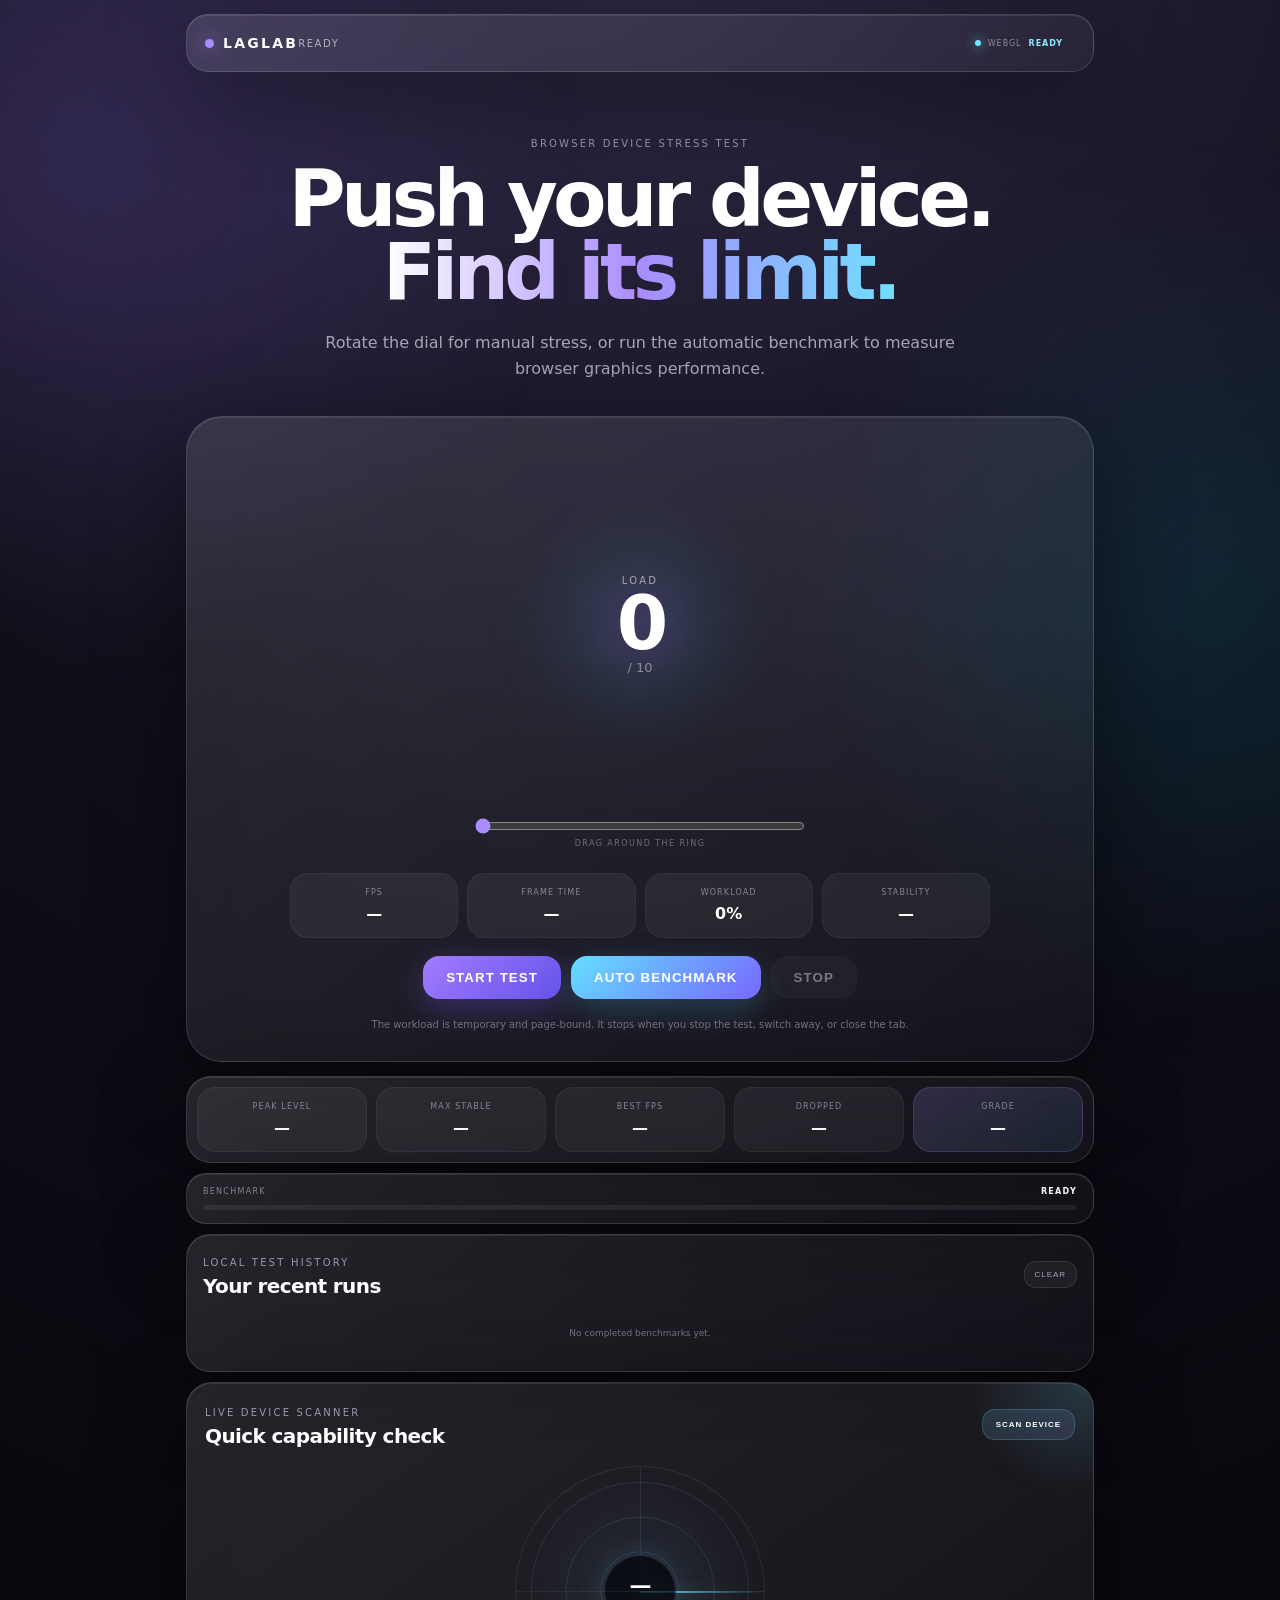
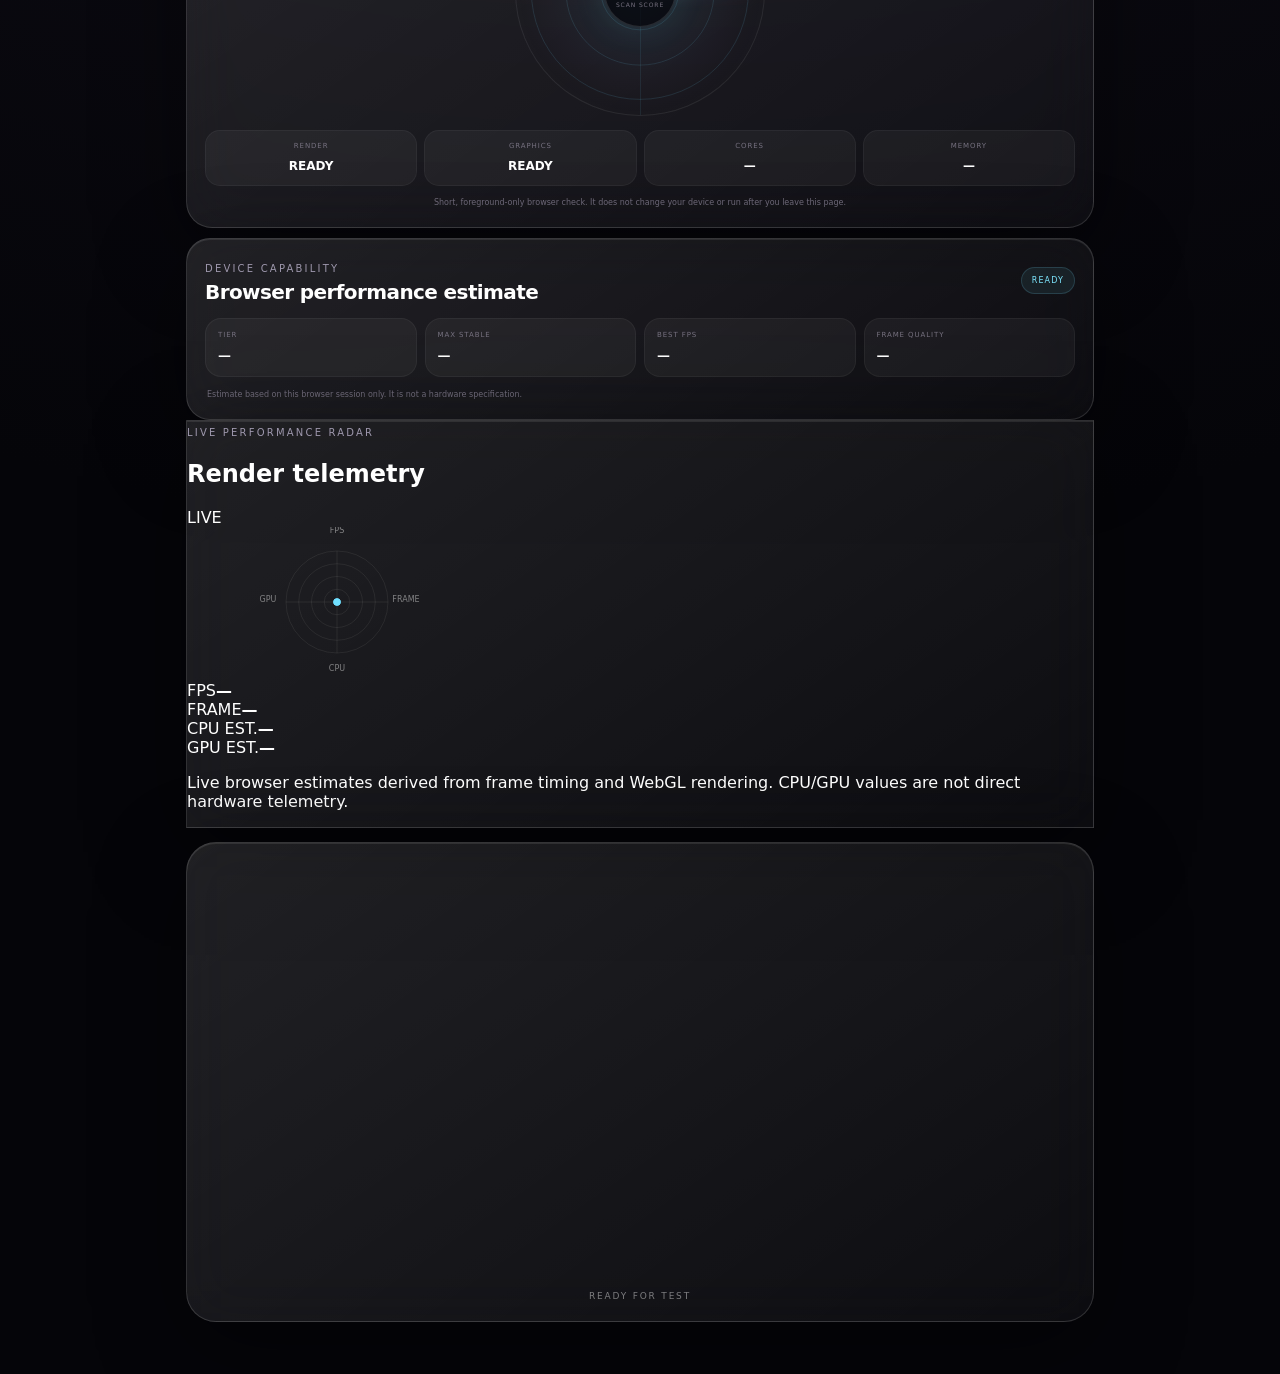
==== commit 079c48fa: "Add live performance radar to LAGLAB" ====
--- a/index.html
+++ b/index.html
@@ -1 +1 @@
-<!doctype html><html lang="en"><head><meta charset="utf-8"><meta name="viewport" content="width=device-width,initial-scale=1,viewport-fit=cover"><meta name="theme-color" content="#07070b"><meta name="description" content="LAGLAB browser-only device stress and graphics performance test."><title>LAGLAB — Device Stress Test</title><link rel="stylesheet" href="style.css"></head><body><main class="app"><header class="topbar glass"><div class="brand"><span class="brand-dot"></span><span>LAGLAB</span></div><span class="status" id="status">READY</span></header><section class="hero"><p class="eyebrow">BROWSER DEVICE STRESS TEST</p><h1>Push your device.<br><span>Find its limit.</span></h1><p class="sub">Rotate the dial for manual stress, or run the automatic benchmark to measure browser graphics performance.</p></section><section class="test-card glass"><div class="dial-wrap" id="dialWrap"><div class="dial-glow"></div><canvas id="dialCanvas" width="360" height="360"></canvas><div class="dial-center"><span class="level-label">LOAD</span><strong id="level">0</strong><span>/ 10</span></div></div><input id="load" type="range" min="0" max="10" value="0" aria-label="Stress level"><p class="dial-hint">DRAG AROUND THE RING</p><div class="metrics"><div><span>FPS</span><b id="fps">—</b></div><div><span>FRAME TIME</span><b id="frameTime">—</b></div><div><span>WORKLOAD</span><b id="workload">0%</b></div><div><span>STABILITY</span><b id="stability">—</b></div></div><div class="actions"><button id="start" class="primary">START TEST</button><button id="benchmark" class="primary">AUTO BENCHMARK</button><button id="stop" class="secondary" disabled>STOP</button></div><p class="note">The workload is temporary and page-bound. It stops when you stop the test, switch away, or close the tab.</p></section><section class="result glass"><div><span>PEAK LEVEL</span><b id="peakLevel">—</b></div><div><span>MAX STABLE</span><b id="maxStable">—</b></div><div><span>BEST FPS</span><b id="bestFps">—</b></div><div><span>DROPPED</span><b id="dropped">—</b></div><div><span>GRADE</span><b id="score">—</b></div></section><section class="scene glass" id="scene"><canvas id="stressCanvas"></canvas><canvas id="glCanvas"></canvas><div class="scene-overlay"><span id="sceneText">READY FOR TEST</span></div></section></main><script src="ui.js"></script><script src="dashboard.js"></script><script src="app.js"></script><script src="webgl.js"></script><script src="history.js"></script></body></html>+<!doctype html><html lang="en"><head><meta charset="utf-8"><meta name="viewport" content="width=device-width,initial-scale=1,viewport-fit=cover"><meta name="theme-color" content="#07070b"><meta name="description" content="LAGLAB browser-only device stress and graphics performance test."><title>LAGLAB — Device Stress Test</title><link rel="stylesheet" href="style.css"></head><body><main class="app"><header class="topbar glass"><div class="brand"><span class="brand-dot"></span><span>LAGLAB</span></div><span class="status" id="status">READY</span></header><section class="hero"><p class="eyebrow">BROWSER DEVICE STRESS TEST</p><h1>Push your device.<br><span>Find its limit.</span></h1><p class="sub">Rotate the dial for manual stress, or run the automatic benchmark to measure browser graphics performance.</p></section><section class="test-card glass"><div class="dial-wrap" id="dialWrap"><div class="dial-glow"></div><canvas id="dialCanvas" width="360" height="360"></canvas><div class="dial-center"><span class="level-label">LOAD</span><strong id="level">0</strong><span>/ 10</span></div></div><input id="load" type="range" min="0" max="10" value="0" aria-label="Stress level"><p class="dial-hint">DRAG AROUND THE RING</p><div class="metrics"><div><span>FPS</span><b id="fps">—</b></div><div><span>FRAME TIME</span><b id="frameTime">—</b></div><div><span>WORKLOAD</span><b id="workload">0%</b></div><div><span>STABILITY</span><b id="stability">—</b></div></div><div class="actions"><button id="start" class="primary">START TEST</button><button id="benchmark" class="primary">AUTO BENCHMARK</button><button id="stop" class="secondary" disabled>STOP</button></div><p class="note">The workload is temporary and page-bound. It stops when you stop the test, switch away, or close the tab.</p></section><section class="result glass"><div><span>PEAK LEVEL</span><b id="peakLevel">—</b></div><div><span>MAX STABLE</span><b id="maxStable">—</b></div><div><span>BEST FPS</span><b id="bestFps">—</b></div><div><span>DROPPED</span><b id="dropped">—</b></div><div><span>GRADE</span><b id="score">—</b></div></section><section class="scene glass" id="scene"><canvas id="stressCanvas"></canvas><canvas id="glCanvas"></canvas><div class="scene-overlay"><span id="sceneText">READY FOR TEST</span></div></section></main><script src="ui.js"></script><script src="dashboard.js"></script><script src="app.js"></script><script src="webgl.js"></script><script src="history.js"></script><script src="performance.js"></script></body></html>
--- a/style.css
+++ b/style.css
@@ -1 +1 @@
-*{box-sizing:border-box}html,body{margin:0;min-height:100%;font-family:Inter,ui-sans-serif,system-ui,-apple-system,BlinkMacSystemFont,"SF Pro Display",sans-serif;background:#050509;color:#fff}body{overflow-x:hidden;background:radial-gradient(circle at 50% -5%,#302a49 0,#100e18 32%,#050509 72%);touch-action:pan-y}body:before{content:"";position:fixed;inset:-20%;pointer-events:none;background:radial-gradient(circle at 18% 28%,rgba(151,113,255,.18),transparent 28%),radial-gradient(circle at 82% 62%,rgba(0,220,255,.11),transparent 26%);filter:blur(44px)}.app{position:relative;max-width:940px;margin:auto;padding:14px 16px 52px}.glass{background:linear-gradient(145deg,rgba(255,255,255,.115),rgba(255,255,255,.035));border:1px solid rgba(255,255,255,.14);box-shadow:0 24px 90px rgba(0,0,0,.44),inset 0 1px rgba(255,255,255,.09);backdrop-filter:blur(28px);-webkit-backdrop-filter:blur(28px)}.topbar{height:58px;border-radius:22px;display:flex;align-items:center;justify-content:space-between;padding:0 18px}.brand{font-weight:850;letter-spacing:.16em;font-size:14px}.brand-dot{display:inline-block;width:9px;height:9px;border-radius:50%;margin-right:9px;background:#a98cff;box-shadow:0 0 20px #a98cff}.status{font-size:10px;letter-spacing:.16em;color:#b5b0c1}.support-pill{display:flex;align-items:center;gap:7px;margin-left:auto;margin-right:12px;font-size:8px;letter-spacing:.12em;color:#8f899b}.support-pill b{color:#8ee9ff}.support-dot{width:6px;height:6px;border-radius:50%;background:#70e8ff;box-shadow:0 0 12px #70e8ff}.support-pill.bad .support-dot{background:#ff6688;box-shadow:0 0 12px #ff6688}.support-pill.bad b{color:#ff8da5}.hero{text-align:center;padding:56px 8px 34px}.eyebrow{font-size:10px;letter-spacing:.22em;color:#9e98ad}.hero h1{font-size:clamp(42px,8vw,78px);line-height:.94;margin:14px 0 20px;letter-spacing:-.06em}.hero h1 span{background:linear-gradient(90deg,#fff,#a98cff,#70dfff);-webkit-background-clip:text;background-clip:text;color:transparent}.sub{max-width:630px;margin:auto;color:#aaa5b5;line-height:1.65}.test-card{border-radius:36px;padding:28px;display:flex;flex-direction:column;align-items:center}.dial-wrap{position:relative;width:min(78vw,360px);aspect-ratio:1;touch-action:none;cursor:grab;user-select:none;-webkit-user-select:none}.dial-wrap:active{cursor:grabbing}.dial-glow{position:absolute;inset:15%;border-radius:50%;background:radial-gradient(circle,rgba(154,121,255,.28),rgba(0,220,255,.06) 38%,transparent 70%);filter:blur(24px)}#dialCanvas{position:absolute;inset:0;width:100%;height:100%}.dial-center{position:absolute;inset:0;display:flex;align-items:center;justify-content:center;flex-direction:column;pointer-events:none}.level-label{font-size:10px;letter-spacing:.22em;color:#aaa5b5}.dial-center strong{font-size:74px;line-height:1;font-weight:780;letter-spacing:-.07em}.dial-center span:last-child{font-size:13px;color:#8f8a9a}.dial-hint{margin:3px 0 0;color:#716c7c;font-size:8px;letter-spacing:.18em}#load{width:min(76vw,330px);accent-color:#a98cff;cursor:pointer;margin-top:13px}.metrics{display:grid;grid-template-columns:repeat(4,1fr);width:100%;max-width:700px;gap:9px;margin:25px 0 18px}.metrics div,.result div{padding:14px 8px;border-radius:18px;background:rgba(255,255,255,.052);text-align:center;border:1px solid rgba(255,255,255,.05)}.metrics span,.result span{display:block;color:#898493;font-size:8px;letter-spacing:.14em;margin-bottom:7px}.metrics b,.result b{font-size:16px}.actions{display:flex;gap:10px;flex-wrap:wrap;justify-content:center}.actions button{border:0;border-radius:16px;padding:14px 23px;color:#fff;font-weight:780;letter-spacing:.08em;cursor:pointer}.primary{background:linear-gradient(135deg,#a27cff,#6552e8);box-shadow:0 10px 32px rgba(119,91,255,.32)}.actions #benchmark{background:linear-gradient(135deg,#63dfff,#7867ff);box-shadow:0 10px 32px rgba(74,196,255,.24)}.secondary{background:rgba(255,255,255,.08)}button:disabled{opacity:.42;cursor:not-allowed}.note{max-width:660px;text-align:center;color:#777280;font-size:10px;line-height:1.55;margin:18px 0 0}.result{display:grid;grid-template-columns:repeat(5,1fr);gap:9px;border-radius:25px;padding:10px;margin-top:14px}.result div{transition:transform .25s ease,background .25s ease}.result div:last-child{background:linear-gradient(145deg,rgba(169,140,255,.18),rgba(92,218,255,.09));border-color:rgba(169,140,255,.2)}.result b{font-variant-numeric:tabular-nums}.benchmark-progress{margin-top:10px;border-radius:20px;padding:13px 16px}.progress-head{display:flex;justify-content:space-between;color:#898493;font-size:8px;letter-spacing:.16em}.progress-head b{color:#fff}.progress-track{height:5px;margin-top:9px;background:rgba(255,255,255,.07);border-radius:99px;overflow:hidden}.progress-track i{display:block;width:0;height:100%;border-radius:99px;background:linear-gradient(90deg,#a98cff,#70dfff);box-shadow:0 0 16px rgba(112,223,255,.45);transition:width .2s ease}.scene{position:relative;margin-top:14px;height:min(58vw,480px);min-height:260px;border-radius:30px;overflow:hidden}.scene canvas{width:100%;height:100%;display:block}.scene #glCanvas{position:absolute;inset:0;mix-blend-mode:screen;pointer-events:none}.scene .live-dashboard{position:absolute;inset:0;z-index:3;pointer-events:none}.scene-overlay{position:absolute;inset:0;z-index:4;display:flex;align-items:flex-end;justify-content:center;padding:20px;pointer-events:none}.scene-overlay span{font-size:9px;letter-spacing:.2em;color:rgba(255,255,255,.45)}@media(max-width:700px){.result{grid-template-columns:repeat(3,1fr)}}@media(max-width:600px){.app{padding:10px 11px 34px}.hero{padding:44px 3px 28px}.test-card{padding:19px 12px;border-radius:29px}.metrics{grid-template-columns:repeat(2,1fr);gap:7px}.result{grid-template-columns:1fr 1fr 1fr}.result div{padding:12px 5px}.metrics div{padding:12px 5px}.actions button{padding:13px 16px;font-size:10px}.note{font-size:9px}.support-pill{margin-right:7px}}+*{box-sizing:border-box}html,body{margin:0;min-height:100%;font-family:Inter,ui-sans-serif,system-ui,-apple-system,BlinkMacSystemFont,"SF Pro Display",sans-serif;background:#050509;color:#fff}body{overflow-x:hidden;background:radial-gradient(circle at 50% -5%,#302a49 0,#100e18 32%,#050509 72%);touch-action:pan-y}body:before{content:"";position:fixed;inset:-20%;pointer-events:none;background:radial-gradient(circle at 18% 28%,rgba(151,113,255,.18),transparent 28%),radial-gradient(circle at 82% 62%,rgba(0,220,255,.11),transparent 26%);filter:blur(44px)}.app{position:relative;max-width:940px;margin:auto;padding:14px 16px 52px}.glass{background:linear-gradient(145deg,rgba(255,255,255,.115),rgba(255,255,255,.035));border:1px solid rgba(255,255,255,.14);box-shadow:0 24px 90px rgba(0,0,0,.44),inset 0 1px rgba(255,255,255,.09);backdrop-filter:blur(28px);-webkit-backdrop-filter:blur(28px)}.topbar{height:58px;border-radius:22px;display:flex;align-items:center;justify-content:space-between;padding:0 18px}.brand{font-weight:850;letter-spacing:.16em;font-size:14px}.brand-dot{display:inline-block;width:9px;height:9px;border-radius:50%;margin-right:9px;background:#a98cff;box-shadow:0 0 20px #a98cff}.status{font-size:10px;letter-spacing:.16em;color:#b5b0c1}.support-pill{display:flex;align-items:center;gap:7px;margin-left:auto;margin-right:12px;font-size:8px;letter-spacing:.12em;color:#8f899b}.support-pill b{color:#8ee9ff}.support-dot{width:6px;height:6px;border-radius:50%;background:#70e8ff;box-shadow:0 0 12px #70e8ff}.support-pill.bad .support-dot{background:#ff6688;box-shadow:0 0 12px #ff6688}.support-pill.bad b{color:#ff8da5}.hero{text-align:center;padding:56px 8px 34px}.eyebrow{font-size:10px;letter-spacing:.22em;color:#9e98ad}.hero h1{font-size:clamp(42px,8vw,78px);line-height:.94;margin:14px 0 20px;letter-spacing:-.06em}.hero h1 span{background:linear-gradient(90deg,#fff,#a98cff,#70dfff);-webkit-background-clip:text;background-clip:text;color:transparent}.sub{max-width:630px;margin:auto;color:#aaa5b5;line-height:1.65}.test-card{border-radius:36px;padding:28px;display:flex;flex-direction:column;align-items:center}.dial-wrap{position:relative;width:min(78vw,360px);aspect-ratio:1;touch-action:none;cursor:grab;user-select:none;-webkit-user-select:none}.dial-wrap:active{cursor:grabbing}.dial-glow{position:absolute;inset:15%;border-radius:50%;background:radial-gradient(circle,rgba(154,121,255,.28),rgba(0,220,255,.06) 38%,transparent 70%);filter:blur(24px)}#dialCanvas{position:absolute;inset:0;width:100%;height:100%}.dial-center{position:absolute;inset:0;display:flex;align-items:center;justify-content:center;flex-direction:column;pointer-events:none}.level-label{font-size:10px;letter-spacing:.22em;color:#aaa5b5}.dial-center strong{font-size:74px;line-height:1;font-weight:780;letter-spacing:-.07em}.dial-center span:last-child{font-size:13px;color:#8f8a9a}.dial-hint{margin:3px 0 0;color:#716c7c;font-size:8px;letter-spacing:.18em}#load{width:min(76vw,330px);accent-color:#a98cff;cursor:pointer;margin-top:13px}.metrics{display:grid;grid-template-columns:repeat(4,1fr);width:100%;max-width:700px;gap:9px;margin:25px 0 18px}.metrics div,.result div{padding:14px 8px;border-radius:18px;background:rgba(255,255,255,.052);text-align:center;border:1px solid rgba(255,255,255,.05)}.metrics span,.result span{display:block;color:#898493;font-size:8px;letter-spacing:.14em;margin-bottom:7px}.metrics b,.result b{font-size:16px}.actions{display:flex;gap:10px;flex-wrap:wrap;justify-content:center}.actions button{border:0;border-radius:16px;padding:14px 23px;color:#fff;font-weight:780;letter-spacing:.08em;cursor:pointer}.primary{background:linear-gradient(135deg,#a27cff,#6552e8);box-shadow:0 10px 32px rgba(119,91,255,.32)}.actions #benchmark{background:linear-gradient(135deg,#63dfff,#7867ff);box-shadow:0 10px 32px rgba(74,196,255,.24)}.secondary{background:rgba(255,255,255,.08)}button:disabled{opacity:.42;cursor:not-allowed}.note{max-width:660px;text-align:center;color:#777280;font-size:10px;line-height:1.55;margin:18px 0 0}.result{display:grid;grid-template-columns:repeat(5,1fr);gap:9px;border-radius:25px;padding:10px;margin-top:14px}.result div{transition:transform .25s ease,background .25s ease}.result div:last-child{background:linear-gradient(145deg,rgba(169,140,255,.18),rgba(92,218,255,.09));border-color:rgba(169,140,255,.2)}.result b{font-variant-numeric:tabular-nums}.benchmark-progress{margin-top:10px;border-radius:20px;padding:13px 16px}.progress-head{display:flex;justify-content:space-between;color:#898493;font-size:8px;letter-spacing:.16em}.progress-head b{color:#fff}.progress-track{height:5px;margin-top:9px;background:rgba(255,255,255,.07);border-radius:99px;overflow:hidden}.progress-track i{display:block;width:0;height:100%;border-radius:99px;background:linear-gradient(90deg,#a98cff,#70dfff);box-shadow:0 0 16px rgba(112,223,255,.45);transition:width .2s ease}.scanner{margin-top:10px;border-radius:26px;padding:18px;overflow:hidden;position:relative}.scanner:before{content:"";position:absolute;width:240px;height:240px;right:-110px;top:-120px;border-radius:50%;background:radial-gradient(circle,rgba(112,223,255,.16),transparent 68%);pointer-events:none}.scanner-head{position:relative;z-index:1;display:flex;align-items:center;justify-content:space-between;gap:12px}.scanner-head h2{font-size:20px;margin:4px 0 0;letter-spacing:-.03em}.scan-btn{border:1px solid rgba(112,223,255,.2);background:linear-gradient(135deg,rgba(112,223,255,.14),rgba(169,140,255,.13));color:#fff;border-radius:13px;padding:10px 13px;font-size:8px;font-weight:800;letter-spacing:.12em;cursor:pointer}.radar{position:relative;width:min(62vw,250px);aspect-ratio:1;margin:18px auto 14px;border-radius:50%;background:radial-gradient(circle,rgba(112,223,255,.09),rgba(169,140,255,.025) 52%,transparent 70%);border:1px solid rgba(255,255,255,.08);overflow:hidden}.radar-ring{position:absolute;border:1px solid rgba(112,223,255,.12);border-radius:50%;left:50%;top:50%;transform:translate(-50%,-50%)}.radar-ring.r1{width:32%;height:32%}.radar-ring.r2{width:60%;height:60%}.radar-ring.r3{width:88%;height:88%}.radar:before,.radar:after{content:"";position:absolute;background:rgba(112,223,255,.09)}.radar:before{left:50%;top:0;width:1px;height:100%}.radar:after{top:50%;left:0;height:1px;width:100%}.radar-sweep{position:absolute;width:50%;height:2px;left:50%;top:50%;transform-origin:left center;background:linear-gradient(90deg,rgba(112,223,255,.9),transparent);filter:drop-shadow(0 0 8px rgba(112,223,255,.65));animation:radarSweep 3s linear infinite}.radar-core{position:absolute;left:50%;top:50%;transform:translate(-50%,-50%);width:72px;height:72px;border-radius:50%;background:rgba(7,8,15,.78);border:1px solid rgba(255,255,255,.12);display:flex;align-items:center;justify-content:center;flex-direction:column;box-shadow:0 0 35px rgba(112,223,255,.12)}.radar-core b{font-size:22px;letter-spacing:-.05em}.radar-core span{font-size:6px;letter-spacing:.15em;color:#777280;margin-top:3px}.scan-grid{display:grid;grid-template-columns:repeat(4,1fr);gap:7px;position:relative;z-index:1}.scan-grid div{padding:11px 7px;border-radius:15px;background:rgba(255,255,255,.045);border:1px solid rgba(255,255,255,.05);text-align:center}.scan-grid span{display:block;color:#777280;font-size:7px;letter-spacing:.13em;margin-bottom:5px}.scan-grid b{font-size:12px}.scanner p{margin:11px 2px 0;color:#716c7c;font-size:8px;line-height:1.5;text-align:center}.capability{margin-top:10px;border-radius:24px;padding:18px}.cap-head{display:flex;align-items:center;justify-content:space-between;gap:12px}.cap-head h2{font-size:20px;margin:4px 0 0;letter-spacing:-.03em}.cap-badge{font-size:8px;letter-spacing:.14em;padding:8px 10px;border-radius:99px;background:rgba(112,223,255,.08);color:#7ee7ff;border:1px solid rgba(112,223,255,.16)}.cap-grid{display:grid;grid-template-columns:repeat(4,1fr);gap:8px;margin-top:14px}.cap-grid div{padding:12px;border-radius:16px;background:rgba(255,255,255,.045);border:1px solid rgba(255,255,255,.05)}.cap-grid span{display:block;color:#777280;font-size:7px;letter-spacing:.13em;margin-bottom:6px}.cap-grid b{font-size:13px}.capability p{margin:12px 2px 0;color:#716c7c;font-size:8px;line-height:1.5}.history{margin-top:10px;border-radius:24px;padding:16px}.history-head{display:flex;align-items:center;justify-content:space-between}.history-head h2{font-size:20px;margin:4px 0 0;letter-spacing:-.03em}.history-clear{border:1px solid rgba(255,255,255,.1);background:rgba(255,255,255,.05);color:#aaa5b5;border-radius:12px;padding:8px 10px;font-size:8px;letter-spacing:.12em}.history-list{display:grid;gap:7px;margin-top:13px}.history-row{display:grid;grid-template-columns:1.5fr 1fr 1fr 1fr;gap:8px;padding:11px;border-radius:15px;background:rgba(255,255,255,.045);border:1px solid rgba(255,255,255,.05)}.history-row>div{display:flex;flex-direction:column;justify-content:center}.history-row b{font-size:13px}.history-row span{font-size:7px;color:#777280;letter-spacing:.1em;margin-top:3px}.history-row>div:first-child b{color:#70dfff}.history-empty{padding:17px;text-align:center;color:#777280;font-size:9px}.score-overlay{position:fixed;inset:0;z-index:50;display:flex;align-items:center;justify-content:center;padding:18px;background:rgba(2,2,8,.58);backdrop-filter:blur(14px);-webkit-backdrop-filter:blur(14px);opacity:0;pointer-events:none;transition:opacity .3s ease}.score-overlay.show{opacity:1;pointer-events:auto}.score-modal{position:relative;width:min(92vw,430px);border-radius:32px;padding:28px 22px;text-align:center;transform:translateY(24px) scale(.94);transition:transform .4s cubic-bezier(.2,.8,.2,1);overflow:hidden}.score-overlay.show .score-modal{transform:translateY(0) scale(1)}.score-modal:before{content:"";position:absolute;inset:-45%;background:conic-gradient(from 120deg,transparent,#9e7cff,transparent,#70e8ff,transparent);filter:blur(35px);opacity:.18;animation:scoreSpin 8s linear infinite}.score-modal>*{position:relative;z-index:1}.score-close{position:absolute;right:14px;top:12px;width:30px;height:30px;border-radius:50%;border:1px solid rgba(255,255,255,.1);background:rgba(255,255,255,.06);color:#aaa5b5;font-size:20px}.score-ring{width:172px;height:172px;margin:18px auto;border-radius:50%;padding:8px;background:conic-gradient(#70dfff,#a98cff,#fff,#70dfff);box-shadow:0 0 50px rgba(112,223,255,.18);animation:ringPulse 2.5s ease-in-out infinite}.score-ring>div{width:100%;height:100%;border-radius:50%;background:#0b0a12;display:flex;align-items:center;justify-content:center;flex-direction:column}.score-ring small{font-size:8px;letter-spacing:.2em;color:#777280}.score-ring strong{font-size:58px;line-height:1;letter-spacing:-.08em}.score-ring span{font-size:12px;color:#9e98ad;margin-top:4px}.final-grid{display:grid;grid-template-columns:repeat(3,1fr);gap:7px}.final-grid div{padding:12px 5px;border-radius:15px;background:rgba(255,255,255,.05);border:1px solid rgba(255,255,255,.06)}.final-grid b{display:block;font-size:14px}.final-grid span{display:block;font-size:7px;color:#777280;letter-spacing:.1em;margin-top:4px}.final-again{width:100%;margin-top:14px;border:0;border-radius:15px;padding:13px;color:#fff;font-weight:800;letter-spacing:.12em}@keyframes radarSweep{to{transform:rotate(360deg)}}@keyframes scoreSpin{to{transform:rotate(360deg)}}@keyframes ringPulse{50%{transform:scale(1.025);filter:brightness(1.15)}}.scene{position:relative;margin-top:14px;height:min(58vw,480px);min-height:260px;border-radius:30px;overflow:hidden}.scene canvas{width:100%;height:100%;display:block}.scene #glCanvas{position:absolute;inset:0;mix-blend-mode:screen;pointer-events:none}.scene .live-dashboard{position:absolute;inset:0;z-index:3;pointer-events:none}.scene-overlay{position:absolute;inset:0;z-index:4;display:flex;align-items:flex-end;justify-content:center;padding:20px;pointer-events:none}.scene-overlay span{font-size:9px;letter-spacing:.2em;color:rgba(255,255,255,.45)}@media(max-width:700px){.result{grid-template-columns:repeat(3,1fr)}.cap-grid{grid-template-columns:repeat(2,1fr)}.scan-grid{grid-template-columns:repeat(2,1fr)}}@media(max-width:600px){.app{padding:10px 11px 34px}.hero{padding:44px 3px 28px}.test-card{padding:19px 12px;border-radius:29px}.metrics{grid-template-columns:repeat(2,1fr);gap:7px}.result{grid-template-columns:1fr 1fr 1fr}.result div{padding:12px 5px}.metrics div{padding:12px 5px}.actions button{padding:13px 16px;font-size:10px}.note{font-size:9px}.support-pill{margin-right:7px}.history-row{grid-template-columns:1.4fr 1fr 1fr 1fr;padding:9px 7px}.capability{padding:15px}.cap-head h2{font-size:17px}.scanner{padding:15px}.scanner-head h2{font-size:17px}.scan-btn{padding:9px 10px}.score-modal{padding:24px 16px}.score-ring{width:155px;height:155px}}
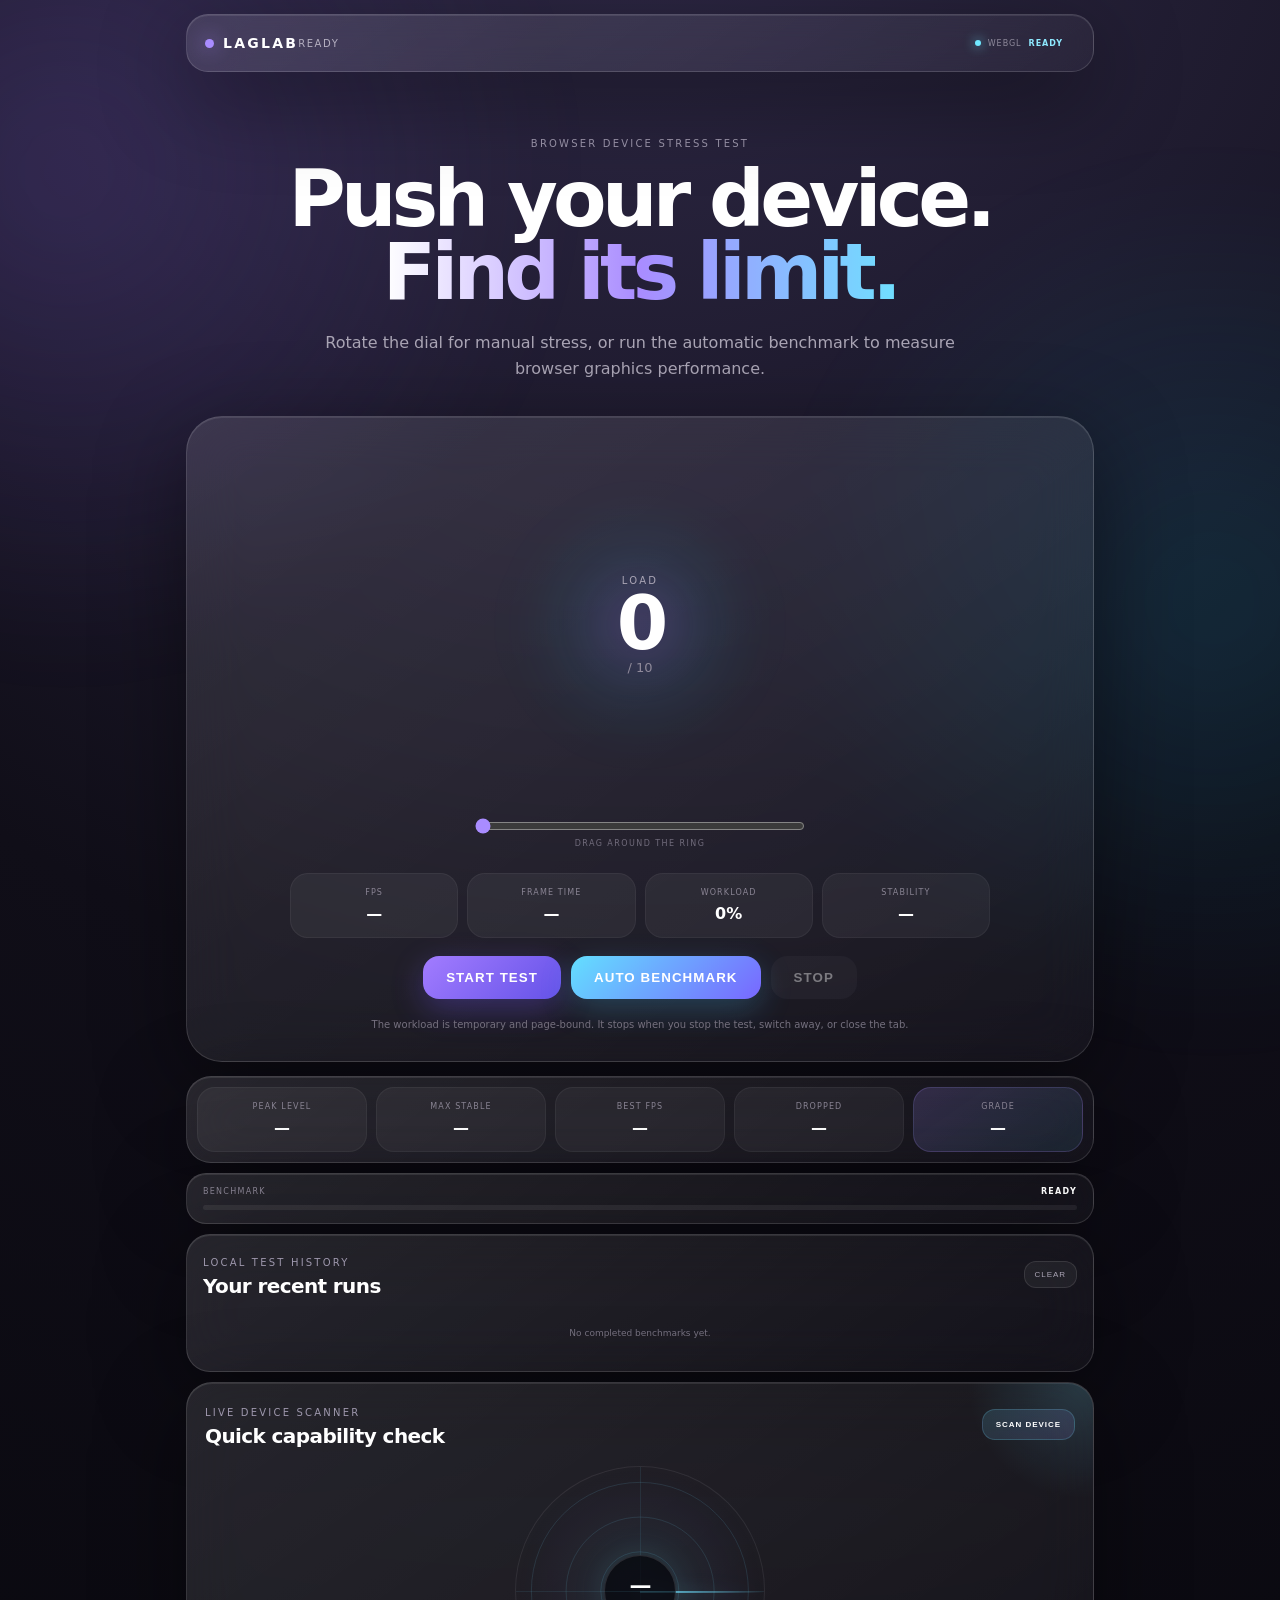
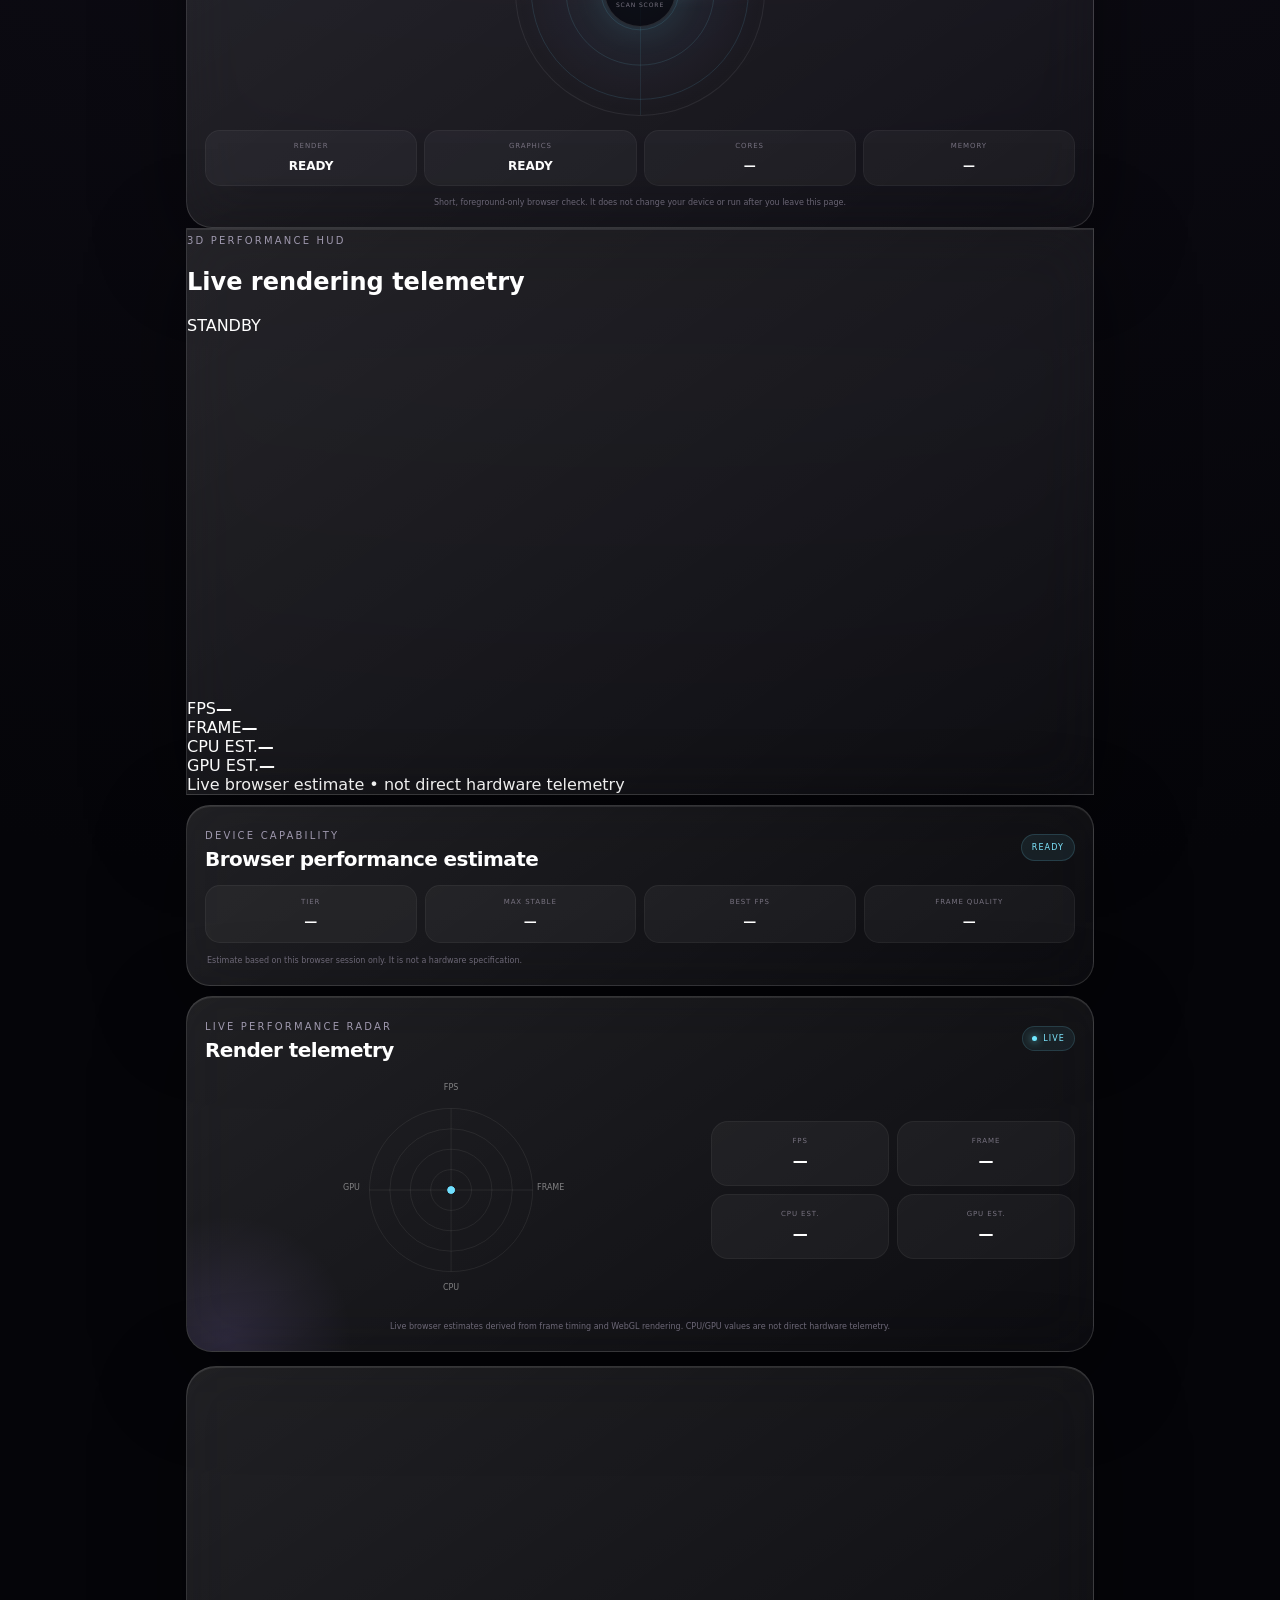
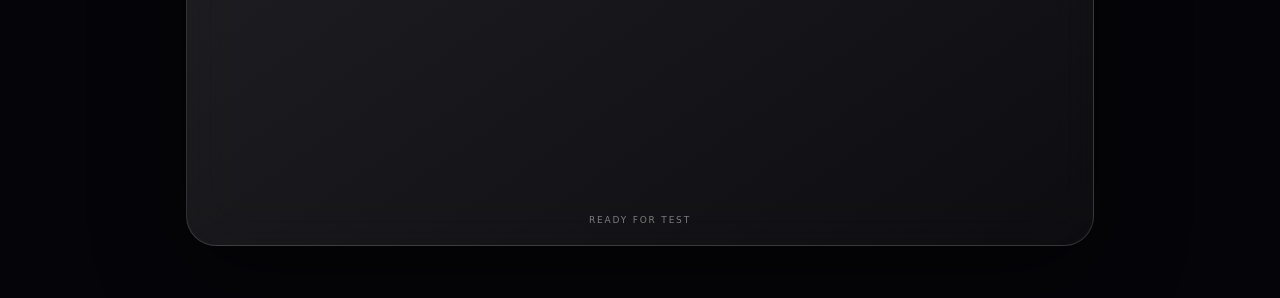
==== commit 24d69730: "Load Device Battle Mode" ====
--- a/index.html
+++ b/index.html
@@ -1 +1 @@
-<!doctype html><html lang="en"><head><meta charset="utf-8"><meta name="viewport" content="width=device-width,initial-scale=1,viewport-fit=cover"><meta name="theme-color" content="#07070b"><meta name="description" content="LAGLAB browser-only device stress and graphics performance test."><title>LAGLAB — Device Stress Test</title><link rel="stylesheet" href="style.css"></head><body><main class="app"><header class="topbar glass"><div class="brand"><span class="brand-dot"></span><span>LAGLAB</span></div><span class="status" id="status">READY</span></header><section class="hero"><p class="eyebrow">BROWSER DEVICE STRESS TEST</p><h1>Push your device.<br><span>Find its limit.</span></h1><p class="sub">Rotate the dial for manual stress, or run the automatic benchmark to measure browser graphics performance.</p></section><section class="test-card glass"><div class="dial-wrap" id="dialWrap"><div class="dial-glow"></div><canvas id="dialCanvas" width="360" height="360"></canvas><div class="dial-center"><span class="level-label">LOAD</span><strong id="level">0</strong><span>/ 10</span></div></div><input id="load" type="range" min="0" max="10" value="0" aria-label="Stress level"><p class="dial-hint">DRAG AROUND THE RING</p><div class="metrics"><div><span>FPS</span><b id="fps">—</b></div><div><span>FRAME TIME</span><b id="frameTime">—</b></div><div><span>WORKLOAD</span><b id="workload">0%</b></div><div><span>STABILITY</span><b id="stability">—</b></div></div><div class="actions"><button id="start" class="primary">START TEST</button><button id="benchmark" class="primary">AUTO BENCHMARK</button><button id="stop" class="secondary" disabled>STOP</button></div><p class="note">The workload is temporary and page-bound. It stops when you stop the test, switch away, or close the tab.</p></section><section class="result glass"><div><span>PEAK LEVEL</span><b id="peakLevel">—</b></div><div><span>MAX STABLE</span><b id="maxStable">—</b></div><div><span>BEST FPS</span><b id="bestFps">—</b></div><div><span>DROPPED</span><b id="dropped">—</b></div><div><span>GRADE</span><b id="score">—</b></div></section><section class="scene glass" id="scene"><canvas id="stressCanvas"></canvas><canvas id="glCanvas"></canvas><div class="scene-overlay"><span id="sceneText">READY FOR TEST</span></div></section></main><script src="ui.js"></script><script src="dashboard.js"></script><script src="app.js"></script><script src="webgl.js"></script><script src="history.js"></script><script src="performance.js"></script></body></html>+<!doctype html><html lang="en"><head><meta charset="utf-8"><meta name="viewport" content="width=device-width,initial-scale=1,viewport-fit=cover"><meta name="theme-color" content="#07070b"><meta name="description" content="LAGLAB browser-only device stress and graphics performance test."><title>LAGLAB — Device Stress Test</title><link rel="stylesheet" href="style.css"></head><body><main class="app"><header class="topbar glass"><div class="brand"><span class="brand-dot"></span><span>LAGLAB</span></div><span class="status" id="status">READY</span></header><section class="hero"><p class="eyebrow">BROWSER DEVICE STRESS TEST</p><h1>Push your device.<br><span>Find its limit.</span></h1><p class="sub">Rotate the dial for manual stress, or run the automatic benchmark to measure browser graphics performance.</p></section><section class="test-card glass"><div class="dial-wrap" id="dialWrap"><div class="dial-glow"></div><canvas id="dialCanvas" width="360" height="360"></canvas><div class="dial-center"><span class="level-label">LOAD</span><strong id="level">0</strong><span>/ 10</span></div></div><input id="load" type="range" min="0" max="10" value="0" aria-label="Stress level"><p class="dial-hint">DRAG AROUND THE RING</p><div class="metrics"><div><span>FPS</span><b id="fps">—</b></div><div><span>FRAME TIME</span><b id="frameTime">—</b></div><div><span>WORKLOAD</span><b id="workload">0%</b></div><div><span>STABILITY</span><b id="stability">—</b></div></div><div class="actions"><button id="start" class="primary">START TEST</button><button id="benchmark" class="primary">AUTO BENCHMARK</button><button id="stop" class="secondary" disabled>STOP</button></div><p class="note">The workload is temporary and page-bound. It stops when you stop the test, switch away, or close the tab.</p></section><section class="result glass"><div><span>PEAK LEVEL</span><b id="peakLevel">—</b></div><div><span>MAX STABLE</span><b id="maxStable">—</b></div><div><span>BEST FPS</span><b id="bestFps">—</b></div><div><span>DROPPED</span><b id="dropped">—</b></div><div><span>GRADE</span><b id="score">—</b></div></section><section class="scene glass" id="scene"><canvas id="stressCanvas"></canvas><canvas id="glCanvas"></canvas><div class="scene-overlay"><span id="sceneText">READY FOR TEST</span></div></section></main><script src="ui.js"></script><script src="dashboard.js"></script><script src="app.js"></script><script src="webgl.js"></script><script src="history.js"></script><script src="performance.js"></script><script src="battle.js"></script></body></html>
--- a/style.css
+++ b/style.css
@@ -1 +1 @@
-*{box-sizing:border-box}html,body{margin:0;min-height:100%;font-family:Inter,ui-sans-serif,system-ui,-apple-system,BlinkMacSystemFont,"SF Pro Display",sans-serif;background:#050509;color:#fff}body{overflow-x:hidden;background:radial-gradient(circle at 50% -5%,#302a49 0,#100e18 32%,#050509 72%);touch-action:pan-y}body:before{content:"";position:fixed;inset:-20%;pointer-events:none;background:radial-gradient(circle at 18% 28%,rgba(151,113,255,.18),transparent 28%),radial-gradient(circle at 82% 62%,rgba(0,220,255,.11),transparent 26%);filter:blur(44px)}.app{position:relative;max-width:940px;margin:auto;padding:14px 16px 52px}.glass{background:linear-gradient(145deg,rgba(255,255,255,.115),rgba(255,255,255,.035));border:1px solid rgba(255,255,255,.14);box-shadow:0 24px 90px rgba(0,0,0,.44),inset 0 1px rgba(255,255,255,.09);backdrop-filter:blur(28px);-webkit-backdrop-filter:blur(28px)}.topbar{height:58px;border-radius:22px;display:flex;align-items:center;justify-content:space-between;padding:0 18px}.brand{font-weight:850;letter-spacing:.16em;font-size:14px}.brand-dot{display:inline-block;width:9px;height:9px;border-radius:50%;margin-right:9px;background:#a98cff;box-shadow:0 0 20px #a98cff}.status{font-size:10px;letter-spacing:.16em;color:#b5b0c1}.support-pill{display:flex;align-items:center;gap:7px;margin-left:auto;margin-right:12px;font-size:8px;letter-spacing:.12em;color:#8f899b}.support-pill b{color:#8ee9ff}.support-dot{width:6px;height:6px;border-radius:50%;background:#70e8ff;box-shadow:0 0 12px #70e8ff}.support-pill.bad .support-dot{background:#ff6688;box-shadow:0 0 12px #ff6688}.support-pill.bad b{color:#ff8da5}.hero{text-align:center;padding:56px 8px 34px}.eyebrow{font-size:10px;letter-spacing:.22em;color:#9e98ad}.hero h1{font-size:clamp(42px,8vw,78px);line-height:.94;margin:14px 0 20px;letter-spacing:-.06em}.hero h1 span{background:linear-gradient(90deg,#fff,#a98cff,#70dfff);-webkit-background-clip:text;background-clip:text;color:transparent}.sub{max-width:630px;margin:auto;color:#aaa5b5;line-height:1.65}.test-card{border-radius:36px;padding:28px;display:flex;flex-direction:column;align-items:center}.dial-wrap{position:relative;width:min(78vw,360px);aspect-ratio:1;touch-action:none;cursor:grab;user-select:none;-webkit-user-select:none}.dial-wrap:active{cursor:grabbing}.dial-glow{position:absolute;inset:15%;border-radius:50%;background:radial-gradient(circle,rgba(154,121,255,.28),rgba(0,220,255,.06) 38%,transparent 70%);filter:blur(24px)}#dialCanvas{position:absolute;inset:0;width:100%;height:100%}.dial-center{position:absolute;inset:0;display:flex;align-items:center;justify-content:center;flex-direction:column;pointer-events:none}.level-label{font-size:10px;letter-spacing:.22em;color:#aaa5b5}.dial-center strong{font-size:74px;line-height:1;font-weight:780;letter-spacing:-.07em}.dial-center span:last-child{font-size:13px;color:#8f8a9a}.dial-hint{margin:3px 0 0;color:#716c7c;font-size:8px;letter-spacing:.18em}#load{width:min(76vw,330px);accent-color:#a98cff;cursor:pointer;margin-top:13px}.metrics{display:grid;grid-template-columns:repeat(4,1fr);width:100%;max-width:700px;gap:9px;margin:25px 0 18px}.metrics div,.result div{padding:14px 8px;border-radius:18px;background:rgba(255,255,255,.052);text-align:center;border:1px solid rgba(255,255,255,.05)}.metrics span,.result span{display:block;color:#898493;font-size:8px;letter-spacing:.14em;margin-bottom:7px}.metrics b,.result b{font-size:16px}.actions{display:flex;gap:10px;flex-wrap:wrap;justify-content:center}.actions button{border:0;border-radius:16px;padding:14px 23px;color:#fff;font-weight:780;letter-spacing:.08em;cursor:pointer}.primary{background:linear-gradient(135deg,#a27cff,#6552e8);box-shadow:0 10px 32px rgba(119,91,255,.32)}.actions #benchmark{background:linear-gradient(135deg,#63dfff,#7867ff);box-shadow:0 10px 32px rgba(74,196,255,.24)}.secondary{background:rgba(255,255,255,.08)}button:disabled{opacity:.42;cursor:not-allowed}.note{max-width:660px;text-align:center;color:#777280;font-size:10px;line-height:1.55;margin:18px 0 0}.result{display:grid;grid-template-columns:repeat(5,1fr);gap:9px;border-radius:25px;padding:10px;margin-top:14px}.result div{transition:transform .25s ease,background .25s ease}.result div:last-child{background:linear-gradient(145deg,rgba(169,140,255,.18),rgba(92,218,255,.09));border-color:rgba(169,140,255,.2)}.result b{font-variant-numeric:tabular-nums}.benchmark-progress{margin-top:10px;border-radius:20px;padding:13px 16px}.progress-head{display:flex;justify-content:space-between;color:#898493;font-size:8px;letter-spacing:.16em}.progress-head b{color:#fff}.progress-track{height:5px;margin-top:9px;background:rgba(255,255,255,.07);border-radius:99px;overflow:hidden}.progress-track i{display:block;width:0;height:100%;border-radius:99px;background:linear-gradient(90deg,#a98cff,#70dfff);box-shadow:0 0 16px rgba(112,223,255,.45);transition:width .2s ease}.scanner{margin-top:10px;border-radius:26px;padding:18px;overflow:hidden;position:relative}.scanner:before{content:"";position:absolute;width:240px;height:240px;right:-110px;top:-120px;border-radius:50%;background:radial-gradient(circle,rgba(112,223,255,.16),transparent 68%);pointer-events:none}.scanner-head{position:relative;z-index:1;display:flex;align-items:center;justify-content:space-between;gap:12px}.scanner-head h2{font-size:20px;margin:4px 0 0;letter-spacing:-.03em}.scan-btn{border:1px solid rgba(112,223,255,.2);background:linear-gradient(135deg,rgba(112,223,255,.14),rgba(169,140,255,.13));color:#fff;border-radius:13px;padding:10px 13px;font-size:8px;font-weight:800;letter-spacing:.12em;cursor:pointer}.radar{position:relative;width:min(62vw,250px);aspect-ratio:1;margin:18px auto 14px;border-radius:50%;background:radial-gradient(circle,rgba(112,223,255,.09),rgba(169,140,255,.025) 52%,transparent 70%);border:1px solid rgba(255,255,255,.08);overflow:hidden}.radar-ring{position:absolute;border:1px solid rgba(112,223,255,.12);border-radius:50%;left:50%;top:50%;transform:translate(-50%,-50%)}.radar-ring.r1{width:32%;height:32%}.radar-ring.r2{width:60%;height:60%}.radar-ring.r3{width:88%;height:88%}.radar:before,.radar:after{content:"";position:absolute;background:rgba(112,223,255,.09)}.radar:before{left:50%;top:0;width:1px;height:100%}.radar:after{top:50%;left:0;height:1px;width:100%}.radar-sweep{position:absolute;width:50%;height:2px;left:50%;top:50%;transform-origin:left center;background:linear-gradient(90deg,rgba(112,223,255,.9),transparent);filter:drop-shadow(0 0 8px rgba(112,223,255,.65));animation:radarSweep 3s linear infinite}.radar-core{position:absolute;left:50%;top:50%;transform:translate(-50%,-50%);width:72px;height:72px;border-radius:50%;background:rgba(7,8,15,.78);border:1px solid rgba(255,255,255,.12);display:flex;align-items:center;justify-content:center;flex-direction:column;box-shadow:0 0 35px rgba(112,223,255,.12)}.radar-core b{font-size:22px;letter-spacing:-.05em}.radar-core span{font-size:6px;letter-spacing:.15em;color:#777280;margin-top:3px}.scan-grid{display:grid;grid-template-columns:repeat(4,1fr);gap:7px;position:relative;z-index:1}.scan-grid div{padding:11px 7px;border-radius:15px;background:rgba(255,255,255,.045);border:1px solid rgba(255,255,255,.05);text-align:center}.scan-grid span{display:block;color:#777280;font-size:7px;letter-spacing:.13em;margin-bottom:5px}.scan-grid b{font-size:12px}.scanner p{margin:11px 2px 0;color:#716c7c;font-size:8px;line-height:1.5;text-align:center}.capability{margin-top:10px;border-radius:24px;padding:18px}.cap-head{display:flex;align-items:center;justify-content:space-between;gap:12px}.cap-head h2{font-size:20px;margin:4px 0 0;letter-spacing:-.03em}.cap-badge{font-size:8px;letter-spacing:.14em;padding:8px 10px;border-radius:99px;background:rgba(112,223,255,.08);color:#7ee7ff;border:1px solid rgba(112,223,255,.16)}.cap-grid{display:grid;grid-template-columns:repeat(4,1fr);gap:8px;margin-top:14px}.cap-grid div{padding:12px;border-radius:16px;background:rgba(255,255,255,.045);border:1px solid rgba(255,255,255,.05)}.cap-grid span{display:block;color:#777280;font-size:7px;letter-spacing:.13em;margin-bottom:6px}.cap-grid b{font-size:13px}.capability p{margin:12px 2px 0;color:#716c7c;font-size:8px;line-height:1.5}.history{margin-top:10px;border-radius:24px;padding:16px}.history-head{display:flex;align-items:center;justify-content:space-between}.history-head h2{font-size:20px;margin:4px 0 0;letter-spacing:-.03em}.history-clear{border:1px solid rgba(255,255,255,.1);background:rgba(255,255,255,.05);color:#aaa5b5;border-radius:12px;padding:8px 10px;font-size:8px;letter-spacing:.12em}.history-list{display:grid;gap:7px;margin-top:13px}.history-row{display:grid;grid-template-columns:1.5fr 1fr 1fr 1fr;gap:8px;padding:11px;border-radius:15px;background:rgba(255,255,255,.045);border:1px solid rgba(255,255,255,.05)}.history-row>div{display:flex;flex-direction:column;justify-content:center}.history-row b{font-size:13px}.history-row span{font-size:7px;color:#777280;letter-spacing:.1em;margin-top:3px}.history-row>div:first-child b{color:#70dfff}.history-empty{padding:17px;text-align:center;color:#777280;font-size:9px}.score-overlay{position:fixed;inset:0;z-index:50;display:flex;align-items:center;justify-content:center;padding:18px;background:rgba(2,2,8,.58);backdrop-filter:blur(14px);-webkit-backdrop-filter:blur(14px);opacity:0;pointer-events:none;transition:opacity .3s ease}.score-overlay.show{opacity:1;pointer-events:auto}.score-modal{position:relative;width:min(92vw,430px);border-radius:32px;padding:28px 22px;text-align:center;transform:translateY(24px) scale(.94);transition:transform .4s cubic-bezier(.2,.8,.2,1);overflow:hidden}.score-overlay.show .score-modal{transform:translateY(0) scale(1)}.score-modal:before{content:"";position:absolute;inset:-45%;background:conic-gradient(from 120deg,transparent,#9e7cff,transparent,#70e8ff,transparent);filter:blur(35px);opacity:.18;animation:scoreSpin 8s linear infinite}.score-modal>*{position:relative;z-index:1}.score-close{position:absolute;right:14px;top:12px;width:30px;height:30px;border-radius:50%;border:1px solid rgba(255,255,255,.1);background:rgba(255,255,255,.06);color:#aaa5b5;font-size:20px}.score-ring{width:172px;height:172px;margin:18px auto;border-radius:50%;padding:8px;background:conic-gradient(#70dfff,#a98cff,#fff,#70dfff);box-shadow:0 0 50px rgba(112,223,255,.18);animation:ringPulse 2.5s ease-in-out infinite}.score-ring>div{width:100%;height:100%;border-radius:50%;background:#0b0a12;display:flex;align-items:center;justify-content:center;flex-direction:column}.score-ring small{font-size:8px;letter-spacing:.2em;color:#777280}.score-ring strong{font-size:58px;line-height:1;letter-spacing:-.08em}.score-ring span{font-size:12px;color:#9e98ad;margin-top:4px}.final-grid{display:grid;grid-template-columns:repeat(3,1fr);gap:7px}.final-grid div{padding:12px 5px;border-radius:15px;background:rgba(255,255,255,.05);border:1px solid rgba(255,255,255,.06)}.final-grid b{display:block;font-size:14px}.final-grid span{display:block;font-size:7px;color:#777280;letter-spacing:.1em;margin-top:4px}.final-again{width:100%;margin-top:14px;border:0;border-radius:15px;padding:13px;color:#fff;font-weight:800;letter-spacing:.12em}@keyframes radarSweep{to{transform:rotate(360deg)}}@keyframes scoreSpin{to{transform:rotate(360deg)}}@keyframes ringPulse{50%{transform:scale(1.025);filter:brightness(1.15)}}.scene{position:relative;margin-top:14px;height:min(58vw,480px);min-height:260px;border-radius:30px;overflow:hidden}.scene canvas{width:100%;height:100%;display:block}.scene #glCanvas{position:absolute;inset:0;mix-blend-mode:screen;pointer-events:none}.scene .live-dashboard{position:absolute;inset:0;z-index:3;pointer-events:none}.scene-overlay{position:absolute;inset:0;z-index:4;display:flex;align-items:flex-end;justify-content:center;padding:20px;pointer-events:none}.scene-overlay span{font-size:9px;letter-spacing:.2em;color:rgba(255,255,255,.45)}@media(max-width:700px){.result{grid-template-columns:repeat(3,1fr)}.cap-grid{grid-template-columns:repeat(2,1fr)}.scan-grid{grid-template-columns:repeat(2,1fr)}}@media(max-width:600px){.app{padding:10px 11px 34px}.hero{padding:44px 3px 28px}.test-card{padding:19px 12px;border-radius:29px}.metrics{grid-template-columns:repeat(2,1fr);gap:7px}.result{grid-template-columns:1fr 1fr 1fr}.result div{padding:12px 5px}.metrics div{padding:12px 5px}.actions button{padding:13px 16px;font-size:10px}.note{font-size:9px}.support-pill{margin-right:7px}.history-row{grid-template-columns:1.4fr 1fr 1fr 1fr;padding:9px 7px}.capability{padding:15px}.cap-head h2{font-size:17px}.scanner{padding:15px}.scanner-head h2{font-size:17px}.scan-btn{padding:9px 10px}.score-modal{padding:24px 16px}.score-ring{width:155px;height:155px}}+*{box-sizing:border-box}html,body{margin:0;min-height:100%;font-family:Inter,ui-sans-serif,system-ui,-apple-system,BlinkMacSystemFont,"SF Pro Display",sans-serif;background:#050509;color:#fff}body{overflow-x:hidden;background:radial-gradient(circle at 50% -5%,#302a49 0,#100e18 32%,#050509 72%);touch-action:pan-y}body:before{content:"";position:fixed;inset:-20%;pointer-events:none;background:radial-gradient(circle at 18% 28%,rgba(151,113,255,.18),transparent 28%),radial-gradient(circle at 82% 62%,rgba(0,220,255,.11),transparent 26%);filter:blur(44px)}.app{position:relative;max-width:940px;margin:auto;padding:14px 16px 52px}.glass{background:linear-gradient(145deg,rgba(255,255,255,.115),rgba(255,255,255,.035));border:1px solid rgba(255,255,255,.14);box-shadow:0 24px 90px rgba(0,0,0,.44),inset 0 1px rgba(255,255,255,.09);backdrop-filter:blur(28px);-webkit-backdrop-filter:blur(28px)}.topbar{height:58px;border-radius:22px;display:flex;align-items:center;justify-content:space-between;padding:0 18px}.brand{font-weight:850;letter-spacing:.16em;font-size:14px}.brand-dot{display:inline-block;width:9px;height:9px;border-radius:50%;margin-right:9px;background:#a98cff;box-shadow:0 0 20px #a98cff}.status{font-size:10px;letter-spacing:.16em;color:#b5b0c1}.support-pill{display:flex;align-items:center;gap:7px;margin-left:auto;margin-right:12px;font-size:8px;letter-spacing:.12em;color:#8f899b}.support-pill b{color:#8ee9ff}.support-dot{width:6px;height:6px;border-radius:50%;background:#70e8ff;box-shadow:0 0 12px #70e8ff}.support-pill.bad .support-dot{background:#ff6688;box-shadow:0 0 12px #ff6688}.support-pill.bad b{color:#ff8da5}.hero{text-align:center;padding:56px 8px 34px}.eyebrow{font-size:10px;letter-spacing:.22em;color:#9e98ad}.hero h1{font-size:clamp(42px,8vw,78px);line-height:.94;margin:14px 0 20px;letter-spacing:-.06em}.hero h1 span{background:linear-gradient(90deg,#fff,#a98cff,#70dfff);-webkit-background-clip:text;background-clip:text;color:transparent}.sub{max-width:630px;margin:auto;color:#aaa5b5;line-height:1.65}.test-card{border-radius:36px;padding:28px;display:flex;flex-direction:column;align-items:center}.dial-wrap{position:relative;width:min(78vw,360px);aspect-ratio:1;touch-action:none;cursor:grab;user-select:none;-webkit-user-select:none}.dial-wrap:active{cursor:grabbing}.dial-glow{position:absolute;inset:15%;border-radius:50%;background:radial-gradient(circle,rgba(154,121,255,.28),rgba(0,220,255,.06) 38%,transparent 70%);filter:blur(24px)}#dialCanvas{position:absolute;inset:0;width:100%;height:100%}.dial-center{position:absolute;inset:0;display:flex;align-items:center;justify-content:center;flex-direction:column;pointer-events:none}.level-label{font-size:10px;letter-spacing:.22em;color:#aaa5b5}.dial-center strong{font-size:74px;line-height:1;font-weight:780;letter-spacing:-.07em}.dial-center span:last-child{font-size:13px;color:#8f8a9a}.dial-hint{margin:3px 0 0;color:#716c7c;font-size:8px;letter-spacing:.18em}#load{width:min(76vw,330px);accent-color:#a98cff;cursor:pointer;margin-top:13px}.metrics{display:grid;grid-template-columns:repeat(4,1fr);width:100%;max-width:700px;gap:9px;margin:25px 0 18px}.metrics div,.result div{padding:14px 8px;border-radius:18px;background:rgba(255,255,255,.052);text-align:center;border:1px solid rgba(255,255,255,.05)}.metrics span,.result span{display:block;color:#898493;font-size:8px;letter-spacing:.14em;margin-bottom:7px}.metrics b,.result b{font-size:16px}.actions{display:flex;gap:10px;flex-wrap:wrap;justify-content:center}.actions button{border:0;border-radius:16px;padding:14px 23px;color:#fff;font-weight:780;letter-spacing:.08em;cursor:pointer}.primary{background:linear-gradient(135deg,#a27cff,#6552e8);box-shadow:0 10px 32px rgba(119,91,255,.32)}.actions #benchmark{background:linear-gradient(135deg,#63dfff,#7867ff);box-shadow:0 10px 32px rgba(74,196,255,.24)}.secondary{background:rgba(255,255,255,.08)}button:disabled{opacity:.42;cursor:not-allowed}.note{max-width:660px;text-align:center;color:#777280;font-size:10px;line-height:1.55;margin:18px 0 0}.result{display:grid;grid-template-columns:repeat(5,1fr);gap:9px;border-radius:25px;padding:10px;margin-top:14px}.result div{transition:transform .25s ease,background .25s ease}.result div:last-child{background:linear-gradient(145deg,rgba(169,140,255,.18),rgba(92,218,255,.09));border-color:rgba(169,140,255,.2)}.result b{font-variant-numeric:tabular-nums}.benchmark-progress{margin-top:10px;border-radius:20px;padding:13px 16px}.progress-head{display:flex;justify-content:space-between;color:#898493;font-size:8px;letter-spacing:.16em}.progress-head b{color:#fff}.progress-track{height:5px;margin-top:9px;background:rgba(255,255,255,.07);border-radius:99px;overflow:hidden}.progress-track i{display:block;width:0;height:100%;border-radius:99px;background:linear-gradient(90deg,#a98cff,#70dfff);box-shadow:0 0 16px rgba(112,223,255,.45);transition:width .2s ease}.scanner{margin-top:10px;border-radius:26px;padding:18px;overflow:hidden;position:relative}.scanner:before{content:"";position:absolute;width:240px;height:240px;right:-110px;top:-120px;border-radius:50%;background:radial-gradient(circle,rgba(112,223,255,.16),transparent 68%);pointer-events:none}.scanner-head,.perf-head{position:relative;z-index:1;display:flex;align-items:center;justify-content:space-between;gap:12px}.scanner-head h2,.perf-head h2{font-size:20px;margin:4px 0 0;letter-spacing:-.03em}.scan-btn{border:1px solid rgba(112,223,255,.2);background:linear-gradient(135deg,rgba(112,223,255,.14),rgba(169,140,255,.13));color:#fff;border-radius:13px;padding:10px 13px;font-size:8px;font-weight:800;letter-spacing:.12em;cursor:pointer}.radar{position:relative;width:min(62vw,250px);aspect-ratio:1;margin:18px auto 14px;border-radius:50%;background:radial-gradient(circle,rgba(112,223,255,.09),rgba(169,140,255,.025) 52%,transparent 70%);border:1px solid rgba(255,255,255,.08);overflow:hidden}.radar-ring{position:absolute;border:1px solid rgba(112,223,255,.12);border-radius:50%;left:50%;top:50%;transform:translate(-50%,-50%)}.radar-ring.r1{width:32%;height:32%}.radar-ring.r2{width:60%;height:60%}.radar-ring.r3{width:88%;height:88%}.radar:before,.radar:after{content:"";position:absolute;background:rgba(112,223,255,.09)}.radar:before{left:50%;top:0;width:1px;height:100%}.radar:after{top:50%;left:0;height:1px;width:100%}.radar-sweep{position:absolute;width:50%;height:2px;left:50%;top:50%;transform-origin:left center;background:linear-gradient(90deg,rgba(112,223,255,.9),transparent);filter:drop-shadow(0 0 8px rgba(112,223,255,.65));animation:radarSweep 3s linear infinite}.radar-core{position:absolute;left:50%;top:50%;transform:translate(-50%,-50%);width:72px;height:72px;border-radius:50%;background:rgba(7,8,15,.78);border:1px solid rgba(255,255,255,.12);display:flex;align-items:center;justify-content:center;flex-direction:column;box-shadow:0 0 35px rgba(112,223,255,.12)}.radar-core b{font-size:22px;letter-spacing:-.05em}.radar-core span{font-size:6px;letter-spacing:.15em;color:#777280;margin-top:3px}.scan-grid{display:grid;grid-template-columns:repeat(4,1fr);gap:7px;position:relative;z-index:1}.scan-grid div,.cap-grid div{padding:11px 7px;border-radius:15px;background:rgba(255,255,255,.045);border:1px solid rgba(255,255,255,.05);text-align:center}.scan-grid span,.cap-grid span{display:block;color:#777280;font-size:7px;letter-spacing:.13em;margin-bottom:5px}.scan-grid b{font-size:12px}.scanner p,.performance p{margin:11px 2px 0;color:#716c7c;font-size:8px;line-height:1.5;text-align:center}.capability{margin-top:10px;border-radius:24px;padding:18px}.cap-head{display:flex;align-items:center;justify-content:space-between;gap:12px}.cap-head h2{font-size:20px;margin:4px 0 0;letter-spacing:-.03em}.cap-badge{font-size:8px;letter-spacing:.14em;padding:8px 10px;border-radius:99px;background:rgba(112,223,255,.08);color:#7ee7ff;border:1px solid rgba(112,223,255,.16)}.cap-grid{display:grid;grid-template-columns:repeat(4,1fr);gap:8px;margin-top:14px}.cap-grid div{padding:12px}.cap-grid b{font-size:13px}.capability p{margin:12px 2px 0;color:#716c7c;font-size:8px;line-height:1.5}.performance{margin-top:10px;border-radius:26px;padding:18px;overflow:hidden;position:relative}.performance:before{content:"";position:absolute;left:-90px;bottom:-120px;width:260px;height:260px;border-radius:50%;background:radial-gradient(circle,rgba(169,140,255,.14),transparent 68%);pointer-events:none}.perf-live{font-size:8px;letter-spacing:.14em;padding:7px 9px;border-radius:99px;color:#7ee7ff;background:rgba(112,223,255,.07);border:1px solid rgba(112,223,255,.15)}.perf-live i{display:inline-block;width:5px;height:5px;border-radius:50%;background:#70e8ff;box-shadow:0 0 9px #70e8ff;margin-right:6px;animation:livePulse 1.2s ease-in-out infinite}.perf-body{display:grid;grid-template-columns:1.15fr .85fr;align-items:center;gap:14px;margin-top:8px}.performance canvas{width:100%;height:240px;display:block}.perf-stats{display:grid;grid-template-columns:1fr 1fr;gap:8px}.perf-stats div{padding:15px 10px;border-radius:17px;background:rgba(255,255,255,.045);border:1px solid rgba(255,255,255,.05);text-align:center}.perf-stats span{display:block;color:#777280;font-size:7px;letter-spacing:.13em;margin-bottom:6px}.perf-stats b{font-size:15px;font-variant-numeric:tabular-nums}.history{margin-top:10px;border-radius:24px;padding:16px}.history-head{display:flex;align-items:center;justify-content:space-between}.history-head h2{font-size:20px;margin:4px 0 0;letter-spacing:-.03em}.history-clear{border:1px solid rgba(255,255,255,.1);background:rgba(255,255,255,.05);color:#aaa5b5;border-radius:12px;padding:8px 10px;font-size:8px;letter-spacing:.12em}.history-list{display:grid;gap:7px;margin-top:13px}.history-row{display:grid;grid-template-columns:1.5fr 1fr 1fr 1fr;gap:8px;padding:11px;border-radius:15px;background:rgba(255,255,255,.045);border:1px solid rgba(255,255,255,.05)}.history-row>div{display:flex;flex-direction:column;justify-content:center}.history-row b{font-size:13px}.history-row span{font-size:7px;color:#777280;letter-spacing:.1em;margin-top:3px}.history-row>div:first-child b{color:#70dfff}.history-empty{padding:17px;text-align:center;color:#777280;font-size:9px}.score-overlay{position:fixed;inset:0;z-index:50;display:flex;align-items:center;justify-content:center;padding:18px;background:rgba(2,2,8,.58);backdrop-filter:blur(14px);-webkit-backdrop-filter:blur(14px);opacity:0;pointer-events:none;transition:opacity .3s ease}.score-overlay.show{opacity:1;pointer-events:auto}.score-modal{position:relative;width:min(92vw,430px);border-radius:32px;padding:28px 22px;text-align:center;transform:translateY(24px) scale(.94);transition:transform .4s cubic-bezier(.2,.8,.2,1);overflow:hidden}.score-overlay.show .score-modal{transform:translateY(0) scale(1)}.score-modal:before{content:"";position:absolute;inset:-45%;background:conic-gradient(from 120deg,transparent,#9e7cff,transparent,#70e8ff,transparent);filter:blur(35px);opacity:.18;animation:scoreSpin 8s linear infinite}.score-modal>*{position:relative;z-index:1}.score-close{position:absolute;right:14px;top:12px;width:30px;height:30px;border-radius:50%;border:1px solid rgba(255,255,255,.1);background:rgba(255,255,255,.06);color:#aaa5b5;font-size:20px}.score-ring{width:172px;height:172px;margin:18px auto;border-radius:50%;padding:8px;background:conic-gradient(#70dfff,#a98cff,#fff,#70dfff);box-shadow:0 0 50px rgba(112,223,255,.18);animation:ringPulse 2.5s ease-in-out infinite}.score-ring>div{width:100%;height:100%;border-radius:50%;background:#0b0a12;display:flex;align-items:center;justify-content:center;flex-direction:column}.score-ring small{font-size:8px;letter-spacing:.2em;color:#777280}.score-ring strong{font-size:58px;line-height:1;letter-spacing:-.08em}.score-ring span{font-size:12px;color:#9e98ad;margin-top:4px}.final-grid{display:grid;grid-template-columns:repeat(3,1fr);gap:7px}.final-grid div{padding:12px 5px;border-radius:15px;background:rgba(255,255,255,.05);border:1px solid rgba(255,255,255,.06)}.final-grid b{display:block;font-size:14px}.final-grid span{display:block;font-size:7px;color:#777280;letter-spacing:.1em;margin-top:4px}.final-again{width:100%;margin-top:14px;border:0;border-radius:15px;padding:13px;color:#fff;font-weight:800;letter-spacing:.12em}@keyframes radarSweep{to{transform:rotate(360deg)}}@keyframes scoreSpin{to{transform:rotate(360deg)}}@keyframes ringPulse{50%{transform:scale(1.025);filter:brightness(1.15)}}@keyframes livePulse{50%{opacity:.35;transform:scale(.7)}}.scene{position:relative;margin-top:14px;height:min(58vw,480px);min-height:260px;border-radius:30px;overflow:hidden}.scene canvas{width:100%;height:100%;display:block}.scene #glCanvas{position:absolute;inset:0;mix-blend-mode:screen;pointer-events:none}.scene .live-dashboard{position:absolute;inset:0;z-index:3;pointer-events:none}.scene-overlay{position:absolute;inset:0;z-index:4;display:flex;align-items:flex-end;justify-content:center;padding:20px;pointer-events:none}.scene-overlay span{font-size:9px;letter-spacing:.2em;color:rgba(255,255,255,.45)}@media(max-width:700px){.result{grid-template-columns:repeat(3,1fr)}.cap-grid{grid-template-columns:repeat(2,1fr)}.scan-grid{grid-template-columns:repeat(2,1fr)}.perf-body{grid-template-columns:1fr}.performance canvas{height:210px}.perf-stats{grid-template-columns:repeat(4,1fr)}}@media(max-width:600px){.app{padding:10px 11px 34px}.hero{padding:44px 3px 28px}.test-card{padding:19px 12px;border-radius:29px}.metrics{grid-template-columns:repeat(2,1fr);gap:7px}.result{grid-template-columns:1fr 1fr 1fr}.result div{padding:12px 5px}.metrics div{padding:12px 5px}.actions button{padding:13px 16px;font-size:10px}.note{font-size:9px}.support-pill{margin-right:7px}.history-row{grid-template-columns:1.3fr 1fr 1fr 1fr}.perf-stats{grid-template-columns:repeat(2,1fr)}.performance canvas{height:230px}}
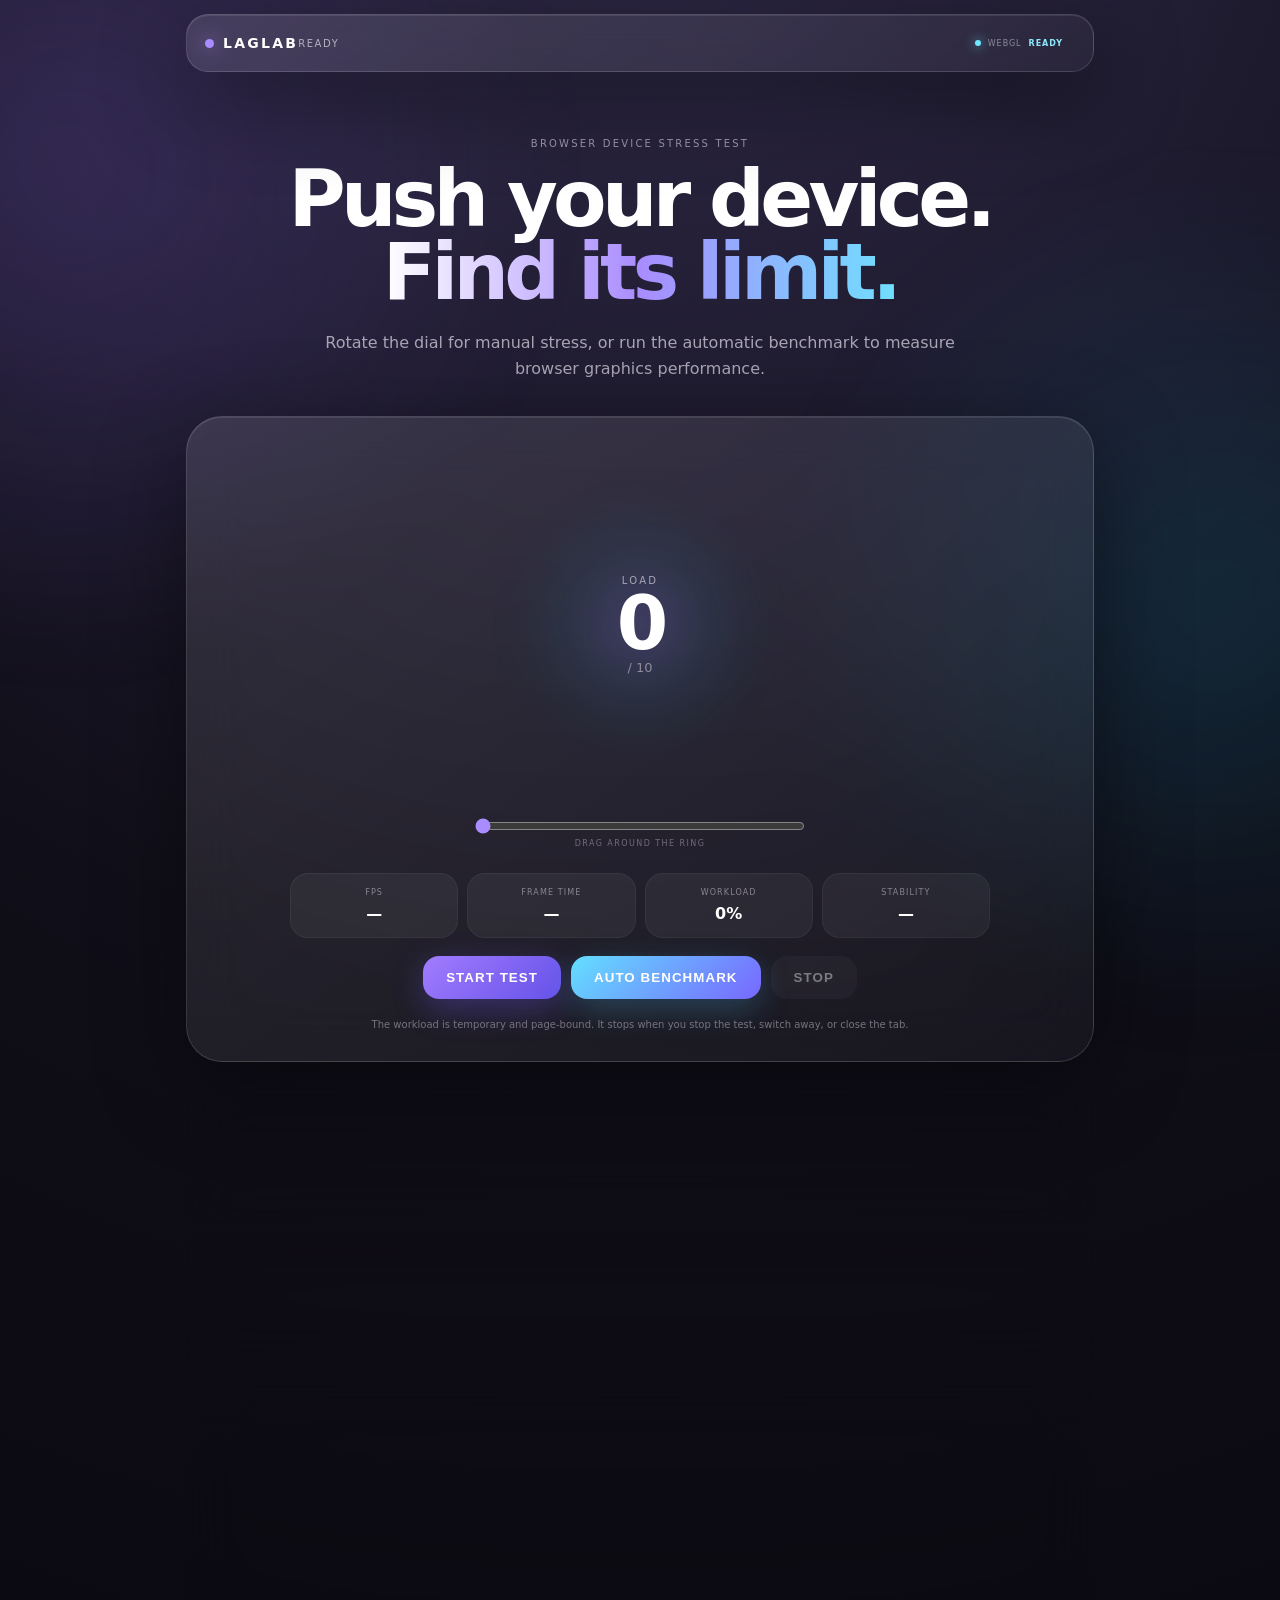
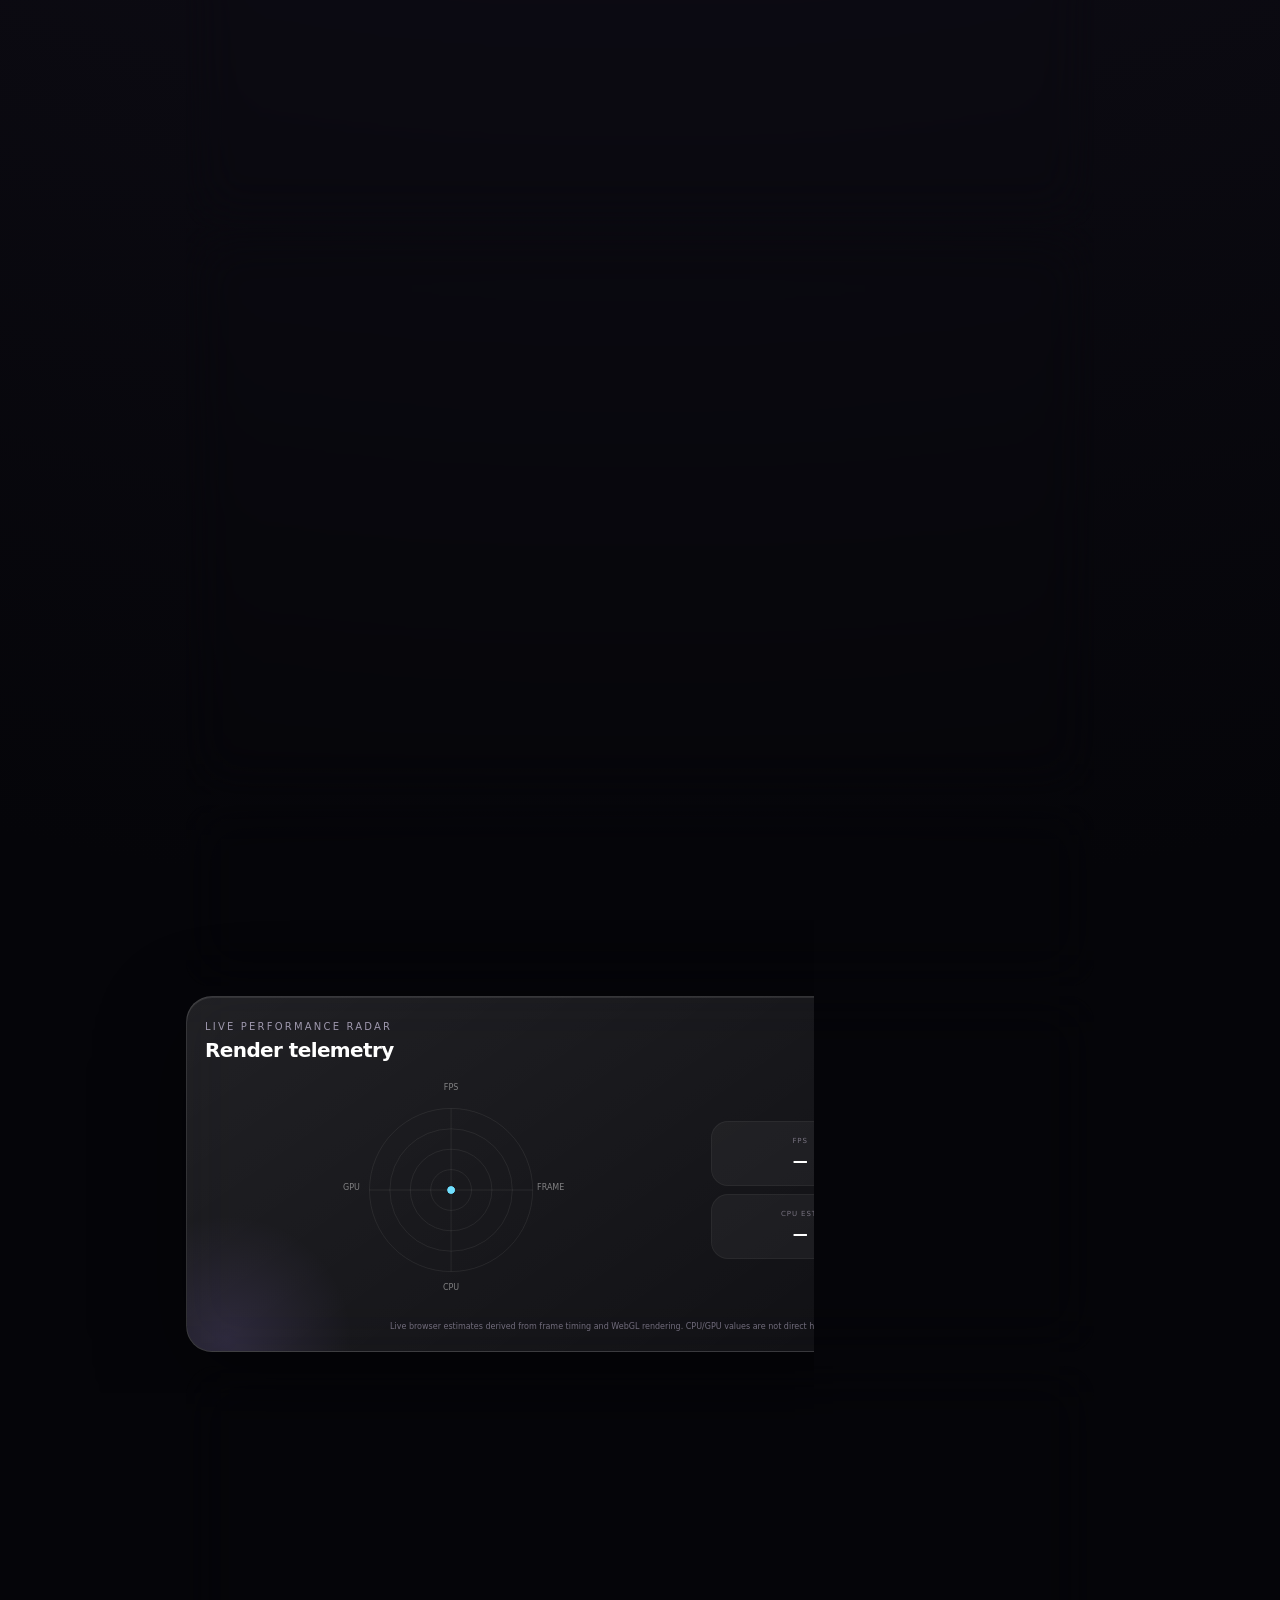
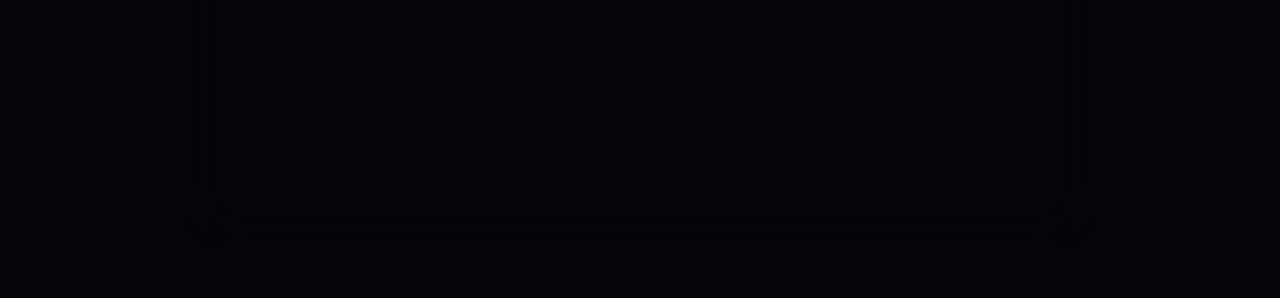
==== commit ba6baaf9: "Load Device Battle styling" ====
--- a/index.html
+++ b/index.html
@@ -1 +1 @@
-<!doctype html><html lang="en"><head><meta charset="utf-8"><meta name="viewport" content="width=device-width,initial-scale=1,viewport-fit=cover"><meta name="theme-color" content="#07070b"><meta name="description" content="LAGLAB browser-only device stress and graphics performance test."><title>LAGLAB — Device Stress Test</title><link rel="stylesheet" href="style.css"></head><body><main class="app"><header class="topbar glass"><div class="brand"><span class="brand-dot"></span><span>LAGLAB</span></div><span class="status" id="status">READY</span></header><section class="hero"><p class="eyebrow">BROWSER DEVICE STRESS TEST</p><h1>Push your device.<br><span>Find its limit.</span></h1><p class="sub">Rotate the dial for manual stress, or run the automatic benchmark to measure browser graphics performance.</p></section><section class="test-card glass"><div class="dial-wrap" id="dialWrap"><div class="dial-glow"></div><canvas id="dialCanvas" width="360" height="360"></canvas><div class="dial-center"><span class="level-label">LOAD</span><strong id="level">0</strong><span>/ 10</span></div></div><input id="load" type="range" min="0" max="10" value="0" aria-label="Stress level"><p class="dial-hint">DRAG AROUND THE RING</p><div class="metrics"><div><span>FPS</span><b id="fps">—</b></div><div><span>FRAME TIME</span><b id="frameTime">—</b></div><div><span>WORKLOAD</span><b id="workload">0%</b></div><div><span>STABILITY</span><b id="stability">—</b></div></div><div class="actions"><button id="start" class="primary">START TEST</button><button id="benchmark" class="primary">AUTO BENCHMARK</button><button id="stop" class="secondary" disabled>STOP</button></div><p class="note">The workload is temporary and page-bound. It stops when you stop the test, switch away, or close the tab.</p></section><section class="result glass"><div><span>PEAK LEVEL</span><b id="peakLevel">—</b></div><div><span>MAX STABLE</span><b id="maxStable">—</b></div><div><span>BEST FPS</span><b id="bestFps">—</b></div><div><span>DROPPED</span><b id="dropped">—</b></div><div><span>GRADE</span><b id="score">—</b></div></section><section class="scene glass" id="scene"><canvas id="stressCanvas"></canvas><canvas id="glCanvas"></canvas><div class="scene-overlay"><span id="sceneText">READY FOR TEST</span></div></section></main><script src="ui.js"></script><script src="dashboard.js"></script><script src="app.js"></script><script src="webgl.js"></script><script src="history.js"></script><script src="performance.js"></script><script src="battle.js"></script></body></html>+<!doctype html><html lang="en"><head><meta charset="utf-8"><meta name="viewport" content="width=device-width,initial-scale=1,viewport-fit=cover"><meta name="theme-color" content="#07070b"><meta name="description" content="LAGLAB browser-only device stress and graphics performance test."><title>LAGLAB — Device Stress Test</title><link rel="stylesheet" href="style.css"><link rel="stylesheet" href="battle.css"></head><body><main class="app"><header class="topbar glass"><div class="brand"><span class="brand-dot"></span><span>LAGLAB</span></div><span class="status" id="status">READY</span></header><section class="hero"><p class="eyebrow">BROWSER DEVICE STRESS TEST</p><h1>Push your device.<br><span>Find its limit.</span></h1><p class="sub">Rotate the dial for manual stress, or run the automatic benchmark to measure browser graphics performance.</p></section><section class="test-card glass"><div class="dial-wrap" id="dialWrap"><div class="dial-glow"></div><canvas id="dialCanvas" width="360" height="360"></canvas><div class="dial-center"><span class="level-label">LOAD</span><strong id="level">0</strong><span>/ 10</span></div></div><input id="load" type="range" min="0" max="10" value="0" aria-label="Stress level"><p class="dial-hint">DRAG AROUND THE RING</p><div class="metrics"><div><span>FPS</span><b id="fps">—</b></div><div><span>FRAME TIME</span><b id="frameTime">—</b></div><div><span>WORKLOAD</span><b id="workload">0%</b></div><div><span>STABILITY</span><b id="stability">—</b></div></div><div class="actions"><button id="start" class="primary">START TEST</button><button id="benchmark" class="primary">AUTO BENCHMARK</button><button id="stop" class="secondary" disabled>STOP</button></div><p class="note">The workload is temporary and page-bound. It stops when you stop the test, switch away, or close the tab.</p></section><section class="result glass"><div><span>PEAK LEVEL</span><b id="peakLevel">—</b></div><div><span>MAX STABLE</span><b id="maxStable">—</b></div><div><span>BEST FPS</span><b id="bestFps">—</b></div><div><span>DROPPED</span><b id="dropped">—</b></div><div><span>GRADE</span><b id="score">—</b></div></section><section class="scene glass" id="scene"><canvas id="stressCanvas"></canvas><canvas id="glCanvas"></canvas><div class="scene-overlay"><span id="sceneText">READY FOR TEST</span></div></section></main><script src="ui.js"></script><script src="dashboard.js"></script><script src="app.js"></script><script src="webgl.js"></script><script src="history.js"></script><script src="performance.js"></script><script src="battle.js"></script></body></html>
--- a/battle.css
+++ b/battle.css
@@ -0,0 +1 @@
+.battle-card{margin-top:10px;border-radius:28px;padding:19px;overflow:hidden;position:relative;background:linear-gradient(145deg,rgba(255,255,255,.12),rgba(255,255,255,.035));border:1px solid rgba(255,255,255,.14);box-shadow:0 22px 70px rgba(0,0,0,.35),inset 0 1px rgba(255,255,255,.08);backdrop-filter:blur(28px);-webkit-backdrop-filter:blur(28px)}.battle-card:before{content:"";position:absolute;width:300px;height:180px;right:-100px;top:-90px;border-radius:50%;background:radial-gradient(circle,rgba(112,223,255,.15),transparent 68%);pointer-events:none}.battle-head{display:flex;justify-content:space-between;gap:14px;position:relative;z-index:1}.battle-head h2{font-size:21px;margin:4px 0 5px;letter-spacing:-.035em}.battle-head h2 span{color:#70dfff;font-weight:500}.battle-head p{margin:0;color:#777280;font-size:8px;line-height:1.5}.battle-clear{height:max-content;border:1px solid rgba(255,255,255,.1);background:rgba(255,255,255,.05);color:#aaa5b5;border-radius:12px;padding:8px 10px;font-size:8px;letter-spacing:.12em;cursor:pointer}.battle-winner{margin-top:15px;padding:13px 15px;border-radius:18px;text-align:center;border:1px solid rgba(255,255,255,.07);background:rgba(255,255,255,.045)}.battle-winner span,.battle-winner small{display:block;font-size:7px;letter-spacing:.16em;color:#777280}.battle-winner strong{display:block;margin:4px 0;font-size:19px;letter-spacing:.04em}.battle-winner.current strong{color:#70e8ff}.battle-winner.previous strong{color:#b08cff}.battle-winner.tie strong{color:#fff}.battle-bars{display:grid;grid-template-columns:1fr 1fr;gap:9px;margin-top:10px}.battle-bar{padding:12px;border-radius:17px;background:rgba(255,255,255,.045);border:1px solid rgba(255,255,255,.05)}.battle-bar>div{display:flex;justify-content:space-between;gap:8px}.battle-bar span{font-size:7px;letter-spacing:.14em;color:#777280}.battle-bar b{font-size:11px}.battle-bar i{display:block;height:5px;margin-top:9px;background:rgba(255,255,255,.07);border-radius:99px;overflow:hidden}.battle-bar em{display:block;height:100%;border-radius:99px;background:linear-gradient(90deg,#a98cff,#70dfff);box-shadow:0 0 14px rgba(112,223,255,.4);transition:width .5s ease}.battle-grid{display:grid;grid-template-columns:1.25fr .8fr .8fr .7fr;gap:6px;margin-top:10px}.battle-grid>div{display:contents}.battle-grid span,.battle-grid b{padding:10px 7px;border-radius:13px;background:rgba(255,255,255,.04);border:1px solid rgba(255,255,255,.045);font-size:8px;text-align:center}.battle-grid span{text-align:left;color:#777280;letter-spacing:.08em}.battle-grid b{font-size:10px;font-variant-numeric:tabular-nums}.battle-grid .up{color:#70e8ff}.battle-grid .down{color:#ff9eb4}.battle-note{text-align:center;color:#716c7c;font-size:8px;margin:11px 2px 0}@media(max-width:600px){.battle-head{align-items:flex-start}.battle-head h2{font-size:18px}.battle-bars{grid-template-columns:1fr}.battle-grid{grid-template-columns:1.15fr .72fr .72fr .62fr}.battle-grid span,.battle-grid b{padding:9px 4px;font-size:7px}.battle-grid b{font-size:9px}}
